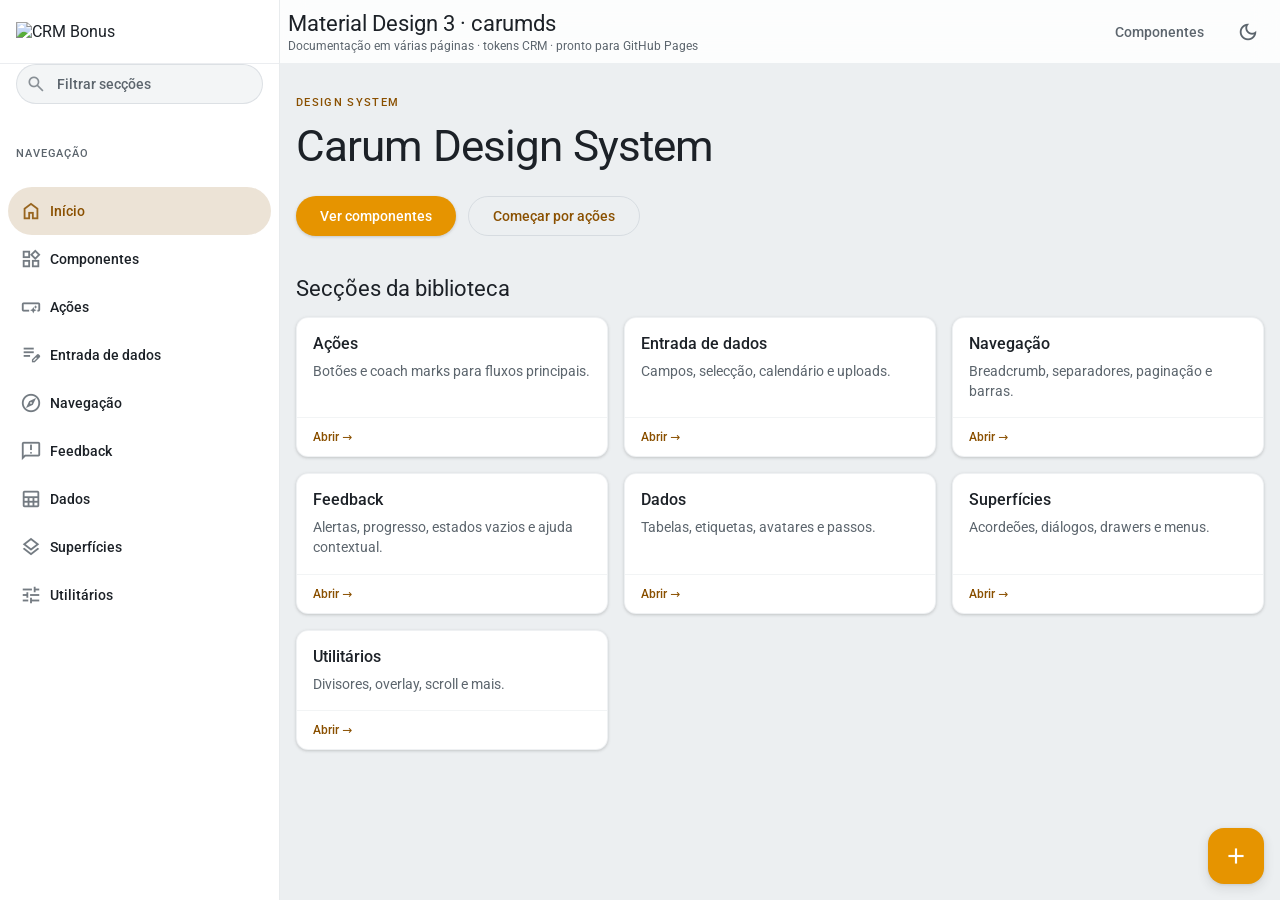
==== index.html @ 855cd14a "Update index.html" ====
<!DOCTYPE html>
<html lang="pt-BR" data-theme="dark">
  <head>
    <meta charset="utf-8" />
    <meta name="viewport" content="width=device-width, initial-scale=1" />
    <meta name="color-scheme" content="dark light" />
    <script>
      (function () {
        try {
          var t = localStorage.getItem("carumds-theme");
          if (t === "light" || t === "dark") {
            document.documentElement.setAttribute("data-theme", t);
            document.documentElement.style.colorScheme =
              t === "light" ? "light" : "dark";
            return;
          }
        } catch (e) {}
        var m = window.matchMedia("(prefers-color-scheme: light)").matches;
        document.documentElement.setAttribute("data-theme", m ? "light" : "dark");
        document.documentElement.style.colorScheme = m ? "light" : "dark";
      })();
    </script>
    <title>carumds — Design system</title>
    <link rel="stylesheet" href="css/design-tokens.css" />
    <link rel="stylesheet" href="css/core-components.css" />
    <link rel="stylesheet" href="css/components.css" />
    <link rel="stylesheet" href="css/storybook-shell.css" />
    <link rel="stylesheet" href="css/theme.css" />
    <link rel="stylesheet" href="css/m3-landing.css" />
  </head>
  <body class="md-body">
    <div class="md-app" id="md-app">
      <div class="md-scrim" id="md-scrim" aria-hidden="true"></div>

      <nav class="md-nav" aria-label="Documentação">
        <div class="md-nav__brand">
 <img src={CRMBonuslogo.svg} alt="CRM Bonus" />
        </div>
        <div class="md-nav__search">
          <div class="md-nav__search-wrap">
            <span class="ms" aria-hidden="true">search</span>
            <input
              type="search"
              id="md-nav-filter"
              placeholder="Filtrar secções"
              autocomplete="off"
              aria-label="Filtrar lista de secções"
            />
          </div>
        </div>
        <p class="md-nav__label">Navegação</p>
        <ul class="md-nav__list" role="list">
          <li role="listitem">
            <a class="md-nav__link" href="index.html" aria-current="page"
              ><span class="ms" aria-hidden="true">home</span>Início</a
            >
          </li>
          <li role="listitem">
            <a class="md-nav__link" href="library/index.html"
              ><span class="ms" aria-hidden="true">widgets</span>Componentes</a
            >
          </li>
          <li role="listitem">
            <a class="md-nav__link" href="library/actions.html"
              ><span class="ms" aria-hidden="true">smart_button</span>Ações</a
            >
          </li>
          <li role="listitem">
            <a class="md-nav__link" href="library/inputs.html"
              ><span class="ms" aria-hidden="true">edit_note</span>Entrada de dados</a
            >
          </li>
          <li role="listitem">
            <a class="md-nav__link" href="library/navigation.html"
              ><span class="ms" aria-hidden="true">explore</span>Navegação</a
            >
          </li>
          <li role="listitem">
            <a class="md-nav__link" href="library/feedback.html"
              ><span class="ms" aria-hidden="true">feedback</span>Feedback</a
            >
          </li>
          <li role="listitem">
            <a class="md-nav__link" href="library/data-display.html"
              ><span class="ms" aria-hidden="true">table</span>Dados</a
            >
          </li>
          <li role="listitem">
            <a class="md-nav__link" href="library/surfaces.html"
              ><span class="ms" aria-hidden="true">layers</span>Superfícies</a
            >
          </li>
          <li role="listitem">
            <a class="md-nav__link" href="library/utilities.html"
              ><span class="ms" aria-hidden="true">tune</span>Utilitários</a
            >
          </li>
        </ul>
      </nav>

      <div class="md-main-wrap">
        <header class="md-top-bar">
          <button type="button" class="md-top-bar__menu" id="md-open-nav" aria-label="Abrir navegação">
            <span class="ms">menu</span>
          </button>
          <div class="md-top-bar__heading">
            <h1>Material Design 3 · carumds</h1>
            <p>Documentação em várias páginas · tokens CRM · pronto para GitHub Pages</p>
          </div>
          <nav class="md-top-bar__nav" aria-label="Atalhos">
            <a href="library/index.html">Componentes</a>
          </nav>
          <div class="md-top-bar__actions">
            <button type="button" class="md-icon-btn" id="md-theme-toggle" aria-pressed="false" aria-label="Alternar tema claro ou escuro" title="Tema">
              <span class="ms">light_mode</span>
            </button>
          </div>
        </header>

        <main class="md-content md-landing" id="main-content">
          <section class="md-landing__hero" aria-labelledby="landing-title">
            <p class="md-landing__eyebrow">Design system</p>
            <h2 class="md-landing__title" id="landing-title">Carum Design System</h2>
         
            <div class="md-landing__actions">
              <a class="md-landing__btn md-landing__btn--filled" href="library/index.html">Ver componentes</a>
              <a class="md-landing__btn md-landing__btn--outline" href="library/actions.html">Começar por ações</a>
            </div>
          </section>

          <h3 class="md-landing__section-title">Secções da biblioteca</h3>
          <div class="md-landing__grid">
            <a class="md-landing-card" href="library/actions.html">
              <div class="md-landing-card__body">
                <h4 class="md-landing-card__title">Ações</h4>
                <p class="md-landing-card__desc">Botões e coach marks para fluxos principais.</p>
              </div>
              <div class="md-landing-card__footer">Abrir →</div>
            </a>
            <a class="md-landing-card" href="library/inputs.html">
              <div class="md-landing-card__body">
                <h4 class="md-landing-card__title">Entrada de dados</h4>
                <p class="md-landing-card__desc">Campos, selecção, calendário e uploads.</p>
              </div>
              <div class="md-landing-card__footer">Abrir →</div>
            </a>
            <a class="md-landing-card" href="library/navigation.html">
              <div class="md-landing-card__body">
                <h4 class="md-landing-card__title">Navegação</h4>
                <p class="md-landing-card__desc">Breadcrumb, separadores, paginação e barras.</p>
              </div>
              <div class="md-landing-card__footer">Abrir →</div>
            </a>
            <a class="md-landing-card" href="library/feedback.html">
              <div class="md-landing-card__body">
                <h4 class="md-landing-card__title">Feedback</h4>
                <p class="md-landing-card__desc">Alertas, progresso, estados vazios e ajuda contextual.</p>
              </div>
              <div class="md-landing-card__footer">Abrir →</div>
            </a>
            <a class="md-landing-card" href="library/data-display.html">
              <div class="md-landing-card__body">
                <h4 class="md-landing-card__title">Dados</h4>
                <p class="md-landing-card__desc">Tabelas, etiquetas, avatares e passos.</p>
              </div>
              <div class="md-landing-card__footer">Abrir →</div>
            </a>
            <a class="md-landing-card" href="library/surfaces.html">
              <div class="md-landing-card__body">
                <h4 class="md-landing-card__title">Superfícies</h4>
                <p class="md-landing-card__desc">Acordeões, diálogos, drawers e menus.</p>
              </div>
              <div class="md-landing-card__footer">Abrir →</div>
            </a>
            <a class="md-landing-card" href="library/utilities.html">
              <div class="md-landing-card__body">
                <h4 class="md-landing-card__title">Utilitários</h4>
                <p class="md-landing-card__desc">Divisores, overlay, scroll e mais.</p>
              </div>
              <div class="md-landing-card__footer">Abrir →</div>
            </a>
          </div>
        </main>
      </div>
    </div>

    <button type="button" class="md-fab" aria-label="Acção principal (exemplo)">
      <span class="ms">add</span>
    </button>

    <script src="js/theme.js"></script>
    <script src="js/demos.js"></script>
  </body>
</html>
---- css/design-tokens.css ----
/**
 * Design tokens — CRM / carumds
 *
 * PRIMITIVOS NUMÉRICOS (FOUNDATIONS — export MCP em 2026):
 *   https://www.figma.com/design/VYV44XEQJ3vVgfA4QidiU4/Base-Tokens
 *   fileKey: VYV44XEQJ3vVgfA4QidiU4  ·  coleção: FOUNDATIONS  ·  modo: Tokens
 *   (63 variáveis FLOAT: spacing, size, radii, border-width, opacity)
 *
 * CORES (fonte canónica no Figma — variáveis de cor locais neste ficheiro):
 *   https://www.figma.com/design/U8QdaJfkk1VaeCNuvylgz9/Color-Tokens
 *   fileKey: U8QdaJfkk1VaeCNuvylgz9
 *   Os hex abaixo foram alinhados ao Core-Components; para sincronizar 1:1 com
 *   o painel Variables do Color-Tokens, usa export do Figma ou MCP quando o
 *   limite de chamadas do plano o permitir (Starter tem quota baixa de leitura).
 *
 * CONSUMO UI: Core-Components (uNFZLPczZwz7co8eiuxScK)
 *
 * MAPEAMENTO FIGMA → CSS:
 *   crm/spacing/xs → --crm-spacing-xs
 *   (barra `/` → hífen `-`)
 *
 * OPACIDADE: valores 0–100 (Figma). Em CSS usar p.ex. opacity: calc(var(--crm-opacity-sm) / 100)
 */

:root {
  /* ------------------------------------------------------------------------ */
  /* Cor — semântica (alvo: Color-Tokens U8QdaJf… — valores vê Core-Components) */
  /* ------------------------------------------------------------------------ */

  --crm-bg-regular-surface-base-enabled: #14171a;
  --crm-bg-regular-surface-lower-enabled: #22272b;
  --crm-fg-on-surface-neutral-moderate: #c0c8ce;
  --crm-fg-on-surface-neutral-inverse: #14171a;
  --crm-fg-on-surface-neutral-strong: #eef0f2;

  --crm-border-color-default: #58656f;

  --crm-bg-regular-primary-enabled: #e69400;
  --crm-bg-regular-primary-hovered: #ffaa11;
  --crm-bg-regular-primary-pressed: #ffa503;
  --crm-fg-on-surface-primary-default: #ffbb40;
  --crm-bg-transparent-primary-hovered: #c37e004d;
  --crm-bg-transparent-primary-pressed: #cf85004d;

  --crm-bg-regular-surface-inverse-enabled: #eef0f2;
  --crm-bg-regular-surface-inverse-hovered: #c5ccd3;
  --crm-bg-regular-surface-inverse-pressed: #d3d8dd;
  --crm-bg-transparent-surface-inverse-hovered: #c6c8ca80;
  --crm-bg-transparent-surface-inverse-pressed: #d3d8dd80;

  --crm-bg-regular-critical-enabled: #b31f1f;
  --crm-bg-regular-critical-hovered: #981a1a;
  --crm-bg-regular-critical-pressed: #a11c1c;
  --crm-fg-on-surface-critical-default: #e98080;
  --crm-fg-on-surface-critical-inverse: #b31f1f;
  --crm-bg-transparent-critical-hovered: #981a1a4d;
  --crm-bg-transparent-critical-pressed: #a11c1c4d;
  --crm-bg-transparent-critical-enabled: #b31f1f33;

  --crm-fg-on-surface-informative-default: #80cde9;
  --crm-bg-transparent-informative-enabled: #1f8cb333;
  --crm-fg-on-surface-success-default: #ade187;
  --crm-bg-transparent-success-enabled: #52922433;

  --brand-colors-white: #ffffff;
  --brand-colors-gradient-1: #fda92b;
  --brand-colors-gradient-2: #fda92b;
  --brand-colors-gradient-3: #fd972d;
  --brand-colors-gradient-4: #fd8330;
  --brand-colors-gradient-5: #fc7e31;
  --brand-colors-gradient-6: #fc7035;
  --brand-colors-gradient-7: #fc5a3c;
  --brand-colors-gradient-8: #fc5140;

  /* ------------------------------------------------------------------------ */
  /* FOUNDATIONS — border-width (Base-Tokens VYV44…)                           */
  /* ------------------------------------------------------------------------ */

  --crm-border-width-hairline: 1px;
  --crm-border-width-slim: 2px;
  --crm-border-width-medium: 4px;
  --crm-border-width-heavy: 8px;

  /* ------------------------------------------------------------------------ */
  /* FOUNDATIONS — opacity (0–100)                                            */
  /* ------------------------------------------------------------------------ */

  --crm-opacity-transparent: 0;
  --crm-opacity-xs2: 10;
  --crm-opacity-xs: 20;
  --crm-opacity-sm: 30;
  --crm-opacity-md: 40;
  --crm-opacity-lg: 50;
  --crm-opacity-xl: 80;
  --crm-opacity-total: 100;
  --crm-opacity-state-disabled: 30; /* alias → crm/opacity/sm */
  --crm-opacity-state-read-only: 50; /* alias → crm/opacity/lg */

  /* Compat (opacity: calc(var(--crm-state-disabled) / 100)) — igual a opacity sm */
  --crm-state-disabled: 30;

  /* ------------------------------------------------------------------------ */
  /* FOUNDATIONS — radii (px)                                                   */
  /* ------------------------------------------------------------------------ */

  --crm-radii-none: 0px;
  --crm-radii-xs: 2px;
  --crm-radii-sm: 4px;
  --crm-radii-md: 8px;
  --crm-radii-lg: 12px;
  --crm-radii-xl: 16px;
  --crm-radii-g: 24px;
  --crm-radii-full: 999px;

  /* ------------------------------------------------------------------------ */
  /* FOUNDATIONS — spacing (px)                                               */
  /* ------------------------------------------------------------------------ */

  --crm-spacing-none: 0px;
  --crm-spacing-xs3: 2px;
  --crm-spacing-xs2: 4px;
  --crm-spacing-xs: 8px;
  --crm-spacing-sm: 12px;
  --crm-spacing-md: 16px;
  --crm-spacing-lg: 24px;
  --crm-spacing-xl: 32px;
  --crm-spacing-xl2: 40px;
  --crm-spacing-xl3: 48px;
  --crm-spacing-g: 56px;
  --crm-spacing-xg: 64px;
  --crm-spacing-xg2: 72px;
  --crm-spacing-xg3: 80px;
  --crm-spacing-negative-xs2: -2px;
  --crm-spacing-negative-xs: -4px;
  --crm-spacing-negative-sm: -8px;
  --crm-spacing-negative-md: -12px;
  --crm-spacing-negative-lg: -16px;
  --crm-spacing-negative-xl: -24px;

  /* ------------------------------------------------------------------------ */
  /* FOUNDATIONS — size (px)                                                  */
  /* ------------------------------------------------------------------------ */

  --crm-size-none: 0px;
  --crm-size-xs5: 2px;
  --crm-size-xs4: 4px;
  --crm-size-xs3: 8px;
  --crm-size-xs2: 12px;
  --crm-size-xs: 16px;
  --crm-size-sm: 20px;
  --crm-size-md: 24px;
  --crm-size-lg: 32px;
  --crm-size-xl: 40px;
  --crm-size-xl2: 48px;
  --crm-size-xl3: 56px;
  --crm-size-g: 64px;
  --crm-size-xg: 72px;
  --crm-size-xg2: 80px;
  --crm-size-xg3: 96px;

  --crm-size-icon-xs: 12px;
  --crm-size-icon-sm: 16px;
  --crm-size-icon-md: 24px;
  --crm-size-icon-lg: 32px;
  --crm-size-icon-xl: 40px;

  /* ------------------------------------------------------------------------ */
  /* Tipografia (não listada em FOUNDATIONS deste ficheiro — mantida do DS)    */
  /* ------------------------------------------------------------------------ */

  --crm-font-family-brand: "Inter", ui-sans-serif, system-ui, -apple-system, "Segoe UI", Roboto, Helvetica, Arial, sans-serif;
  --crm-font-size-sm: 14px;
  --crm-line-height-sm: 20px;
  --crm-font-weight-regular: 400;
  --crm-font-weight-medium: 500;
  --crm-font-weight-bold: 700;
  --crm-letter-spacing-default: 0;

  /* ------------------------------------------------------------------------ */
  /* Aliases de produto                                                         */
  /* ------------------------------------------------------------------------ */

  --color-canvas: var(--crm-bg-regular-surface-base-enabled);
  --transition-interaction: color 0.15s ease, background-color 0.15s ease, border-color 0.15s ease, opacity 0.15s ease;
}
---- css/core-components.css ----
/**
 * Core Components — botão texto (Fill / Outline / Ghost × Brand / Neutral / Danger)
 * Ficheiro: Core-Components (uNFZLPczZwz7co8eiuxScK), component set "Button" (28:57508)
 * Tamanhos alinhados ao Figma: Extra Small = 32px, Small = 40px, Medium = 48px altura.
 * Importar depois de design-tokens.css
 */

/* -------------------------------------------------------------------------- */
/* Base                                                                      */
/* -------------------------------------------------------------------------- */

.btn {
  box-sizing: border-box;
  display: inline-flex;
  align-items: center;
  justify-content: center;
  gap: var(--crm-spacing-xs);
  margin: 0;
  font-family: var(--crm-font-family-brand);
  font-weight: var(--crm-font-weight-medium);
  font-size: var(--crm-font-size-sm);
  line-height: var(--crm-line-height-sm);
  letter-spacing: var(--crm-letter-spacing-default);
  text-decoration: none;
  white-space: nowrap;
  cursor: pointer;
  user-select: none;
  border-style: solid;
  border-width: var(--crm-border-width-hairline);
  border-radius: var(--crm-radii-sm);
  transition: var(--transition-interaction);
}

.btn:focus {
  outline: none;
}

.btn:focus-visible {
  outline: 2px solid currentColor;
  outline-offset: 2px;
}

.btn:disabled,
.btn[aria-disabled="true"] {
  cursor: not-allowed;
  opacity: calc(var(--crm-state-disabled) / 100);
}

/* -------------------------------------------------------------------------- */
/* Tamanhos (Medium / Small / Extra Small)                                     */
/* -------------------------------------------------------------------------- */

.btn--md {
  min-height: var(--crm-size-xl2);
  padding: calc((var(--crm-size-xl2) - var(--crm-line-height-sm)) / 2) var(--crm-spacing-md);
}

.btn--sm {
  min-height: var(--crm-size-xl);
  padding: calc((var(--crm-size-xl) - var(--crm-line-height-sm)) / 2) var(--crm-spacing-md);
}

.btn--xs {
  min-height: var(--crm-size-lg);
  padding: calc((var(--crm-size-lg) - var(--crm-line-height-sm)) / 2) var(--crm-spacing-md);
}

.btn--icon.btn--md {
  width: var(--crm-size-xl2);
  min-width: var(--crm-size-xl2);
  padding: 0;
}

.btn--icon.btn--sm {
  width: var(--crm-size-xl);
  min-width: var(--crm-size-xl);
  padding: 0;
}

.btn--icon.btn--xs {
  width: var(--crm-size-lg);
  min-width: var(--crm-size-lg);
  padding: 0;
}

.btn__icon {
  flex-shrink: 0;
  width: var(--crm-size-icon-sm);
  height: var(--crm-size-icon-sm);
}

/* -------------------------------------------------------------------------- */
/* Brand — Fill (solid)                                                       */
/* -------------------------------------------------------------------------- */

.btn--primary.btn--solid {
  background-color: var(--crm-bg-regular-primary-enabled);
  color: var(--crm-fg-on-surface-neutral-inverse);
  border-color: transparent;
}

.btn--primary.btn--solid:hover:not(:disabled):not([aria-disabled="true"]) {
  background-color: var(--crm-bg-regular-primary-hovered);
}

.btn--primary.btn--solid:active:not(:disabled):not([aria-disabled="true"]) {
  background-color: var(--crm-bg-regular-primary-pressed);
}

/* -------------------------------------------------------------------------- */
/* Brand — Outline                                                           */
/* -------------------------------------------------------------------------- */

.btn--primary.btn--outline {
  background-color: transparent;
  color: var(--crm-fg-on-surface-primary-default);
  border-color: var(--crm-fg-on-surface-primary-default);
}

.btn--primary.btn--outline:hover:not(:disabled):not([aria-disabled="true"]) {
  background-color: var(--crm-bg-regular-primary-hovered);
  color: var(--crm-fg-on-surface-neutral-inverse);
  border-color: var(--crm-fg-on-surface-primary-default);
}

.btn--primary.btn--outline:active:not(:disabled):not([aria-disabled="true"]) {
  background-color: var(--crm-bg-regular-primary-pressed);
  color: var(--crm-fg-on-surface-neutral-inverse);
  border-color: var(--crm-fg-on-surface-primary-default);
}

/* -------------------------------------------------------------------------- */
/* Brand — Ghost                                                              */
/* -------------------------------------------------------------------------- */

.btn--primary.btn--ghost {
  background-color: transparent;
  color: var(--crm-fg-on-surface-primary-default);
  border-color: transparent;
}

.btn--primary.btn--ghost:hover:not(:disabled):not([aria-disabled="true"]) {
  background-color: var(--crm-bg-transparent-primary-hovered);
}

.btn--primary.btn--ghost:active:not(:disabled):not([aria-disabled="true"]) {
  background-color: var(--crm-bg-transparent-primary-pressed);
}

/* -------------------------------------------------------------------------- */
/* Neutral — Fill                                                            */
/* -------------------------------------------------------------------------- */

.btn--neutral.btn--solid {
  background-color: var(--crm-bg-regular-surface-inverse-enabled);
  color: var(--crm-fg-on-surface-neutral-inverse);
  border-color: transparent;
}

.btn--neutral.btn--solid:hover:not(:disabled):not([aria-disabled="true"]) {
  background-color: var(--crm-bg-regular-surface-inverse-hovered);
}

.btn--neutral.btn--solid:active:not(:disabled):not([aria-disabled="true"]) {
  background-color: var(--crm-bg-regular-surface-inverse-pressed);
}

/* -------------------------------------------------------------------------- */
/* Neutral — Outline                                                         */
/* -------------------------------------------------------------------------- */

.btn--neutral.btn--outline {
  background-color: transparent;
  color: var(--crm-fg-on-surface-neutral-strong);
  border-color: var(--crm-fg-on-surface-neutral-strong);
}

.btn--neutral.btn--outline:hover:not(:disabled):not([aria-disabled="true"]) {
  background-color: var(--crm-bg-regular-surface-inverse-hovered);
  color: var(--crm-fg-on-surface-neutral-inverse);
  border-color: var(--crm-fg-on-surface-neutral-strong);
}

.btn--neutral.btn--outline:active:not(:disabled):not([aria-disabled="true"]) {
  background-color: var(--crm-bg-regular-surface-inverse-pressed);
  color: var(--crm-fg-on-surface-neutral-inverse);
  border-color: var(--crm-fg-on-surface-neutral-strong);
}

/* -------------------------------------------------------------------------- */
/* Neutral — Ghost                                                            */
/* -------------------------------------------------------------------------- */

.btn--neutral.btn--ghost {
  background-color: transparent;
  color: var(--crm-fg-on-surface-neutral-strong);
  border-color: transparent;
}

.btn--neutral.btn--ghost:hover:not(:disabled):not([aria-disabled="true"]) {
  background-color: var(--crm-bg-transparent-surface-inverse-hovered);
}

.btn--neutral.btn--ghost:active:not(:disabled):not([aria-disabled="true"]) {
  background-color: var(--crm-bg-transparent-surface-inverse-pressed);
}

/* -------------------------------------------------------------------------- */
/* Danger — Fill                                                              */
/* -------------------------------------------------------------------------- */

.btn--danger.btn--solid {
  background-color: var(--crm-bg-regular-critical-enabled);
  color: var(--crm-fg-on-surface-neutral-strong);
  border-color: transparent;
}

.btn--danger.btn--solid:hover:not(:disabled):not([aria-disabled="true"]) {
  background-color: var(--crm-bg-regular-critical-hovered);
}

.btn--danger.btn--solid:active:not(:disabled):not([aria-disabled="true"]) {
  background-color: var(--crm-bg-regular-critical-pressed);
}

/* -------------------------------------------------------------------------- */
/* Danger — Outline                                                           */
/* -------------------------------------------------------------------------- */

.btn--danger.btn--outline {
  background-color: transparent;
  color: var(--crm-fg-on-surface-critical-default);
  border-color: var(--crm-fg-on-surface-critical-default);
}

.btn--danger.btn--outline:hover:not(:disabled):not([aria-disabled="true"]) {
  background-color: var(--crm-bg-regular-critical-hovered);
  color: var(--crm-fg-on-surface-neutral-strong);
  border-color: var(--crm-bg-regular-critical-enabled);
}

.btn--danger.btn--outline:active:not(:disabled):not([aria-disabled="true"]) {
  background-color: var(--crm-bg-regular-critical-pressed);
  color: var(--crm-fg-on-surface-neutral-strong);
  border-color: var(--crm-bg-regular-critical-enabled);
}

/* -------------------------------------------------------------------------- */
/* Danger — Ghost                                                             */
/* -------------------------------------------------------------------------- */

.btn--danger.btn--ghost {
  background-color: transparent;
  color: var(--crm-fg-on-surface-critical-default);
  border-color: transparent;
}

.btn--danger.btn--ghost:hover:not(:disabled):not([aria-disabled="true"]) {
  background-color: var(--crm-bg-transparent-critical-hovered);
}

.btn--danger.btn--ghost:active:not(:disabled):not([aria-disabled="true"]) {
  background-color: var(--crm-bg-transparent-critical-pressed);
}

/* -------------------------------------------------------------------------- */
/* Preview                                                                   */
/* -------------------------------------------------------------------------- */

.ds-preview {
  background-color: var(--crm-bg-regular-surface-base-enabled);
  color: var(--crm-fg-on-surface-neutral-moderate);
  min-height: 100vh;
  padding: var(--crm-spacing-md);
  font-family: var(--crm-font-family-brand);
}
---- css/components.css ----
/**
 * Core Components — restantes peças do DS (prefixo .cc-)
 * Alinhado aos tokens CRM; variantes simplificadas para HTML nativo.
 */

/* -------------------------------------------------------------------------- */
/* Layout showcase                                                           */
/* -------------------------------------------------------------------------- */

.cc-showcase-layout {
  display: grid;
  grid-template-columns: minmax(200px, 260px) 1fr;
  gap: var(--crm-spacing-md);
  align-items: start;
  max-width: 1400px;
  margin: 0 auto;
  padding: var(--crm-spacing-md);
}

.cc-nav {
  position: sticky;
  top: var(--crm-spacing-md);
  font-family: var(--crm-font-family-brand);
  font-size: 12px;
  max-height: calc(100vh - 32px);
  overflow: auto;
  padding: var(--crm-spacing-xs);
  border: var(--crm-border-width-hairline) solid var(--crm-border-color-default);
  border-radius: var(--crm-radii-md);
  background: var(--crm-bg-regular-surface-lower-enabled);
}

.cc-nav a {
  display: block;
  padding: 6px 8px;
  color: var(--crm-fg-on-surface-neutral-moderate);
  text-decoration: none;
  border-radius: var(--crm-radii-sm);
}

.cc-nav a:hover {
  color: var(--crm-fg-on-surface-neutral-strong);
  background: color-mix(in srgb, var(--crm-fg-on-surface-neutral-strong) 8%, transparent);
}

.cc-nav__group {
  font-weight: var(--crm-font-weight-bold);
  color: var(--crm-fg-on-surface-neutral-strong);
  padding: 8px 8px 4px;
  margin-top: var(--crm-spacing-xs);
}

.cc-nav__group:first-child {
  margin-top: 0;
}

.cc-section-title {
  font-family: var(--crm-font-family-brand);
  font-weight: var(--crm-font-weight-bold);
  font-size: 18px;
  color: var(--crm-fg-on-surface-neutral-strong);
  margin: 0 0 var(--crm-spacing-md);
  padding-bottom: var(--crm-spacing-xs);
  border-bottom: 1px solid var(--crm-border-color-default);
}

.cc-demo {
  margin-bottom: var(--crm-spacing-md);
}

.cc-demo__label {
  font-size: 12px;
  color: var(--crm-fg-on-surface-neutral-moderate);
  margin-bottom: var(--crm-spacing-xs);
}

.cc-row {
  display: flex;
  flex-wrap: wrap;
  gap: var(--crm-spacing-xs);
  align-items: center;
}

/* -------------------------------------------------------------------------- */
/* Accordion                                                                  */
/* -------------------------------------------------------------------------- */

.cc-accordion {
  border: var(--crm-border-width-hairline) solid var(--crm-border-color-default);
  border-radius: var(--crm-radii-md);
  background: var(--crm-bg-regular-surface-lower-enabled);
  max-width: 480px;
}

.cc-accordion__trigger {
  list-style: none;
  cursor: pointer;
  padding: var(--crm-spacing-md);
  font-family: var(--crm-font-family-brand);
  font-weight: var(--crm-font-weight-medium);
  font-size: var(--crm-font-size-sm);
  color: var(--crm-fg-on-surface-neutral-strong);
}

.cc-accordion__trigger::-webkit-details-marker {
  display: none;
}

.cc-accordion__panel {
  padding: 0 var(--crm-spacing-md) var(--crm-spacing-md);
  font-size: var(--crm-font-size-sm);
  line-height: var(--crm-line-height-sm);
  color: var(--crm-fg-on-surface-neutral-moderate);
  border-top: var(--crm-border-width-hairline) solid var(--crm-border-color-default);
}

.cc-accordion + .cc-accordion {
  margin-top: var(--crm-spacing-xs);
}

/* -------------------------------------------------------------------------- */
/* Alert                                                                      */
/* -------------------------------------------------------------------------- */

.cc-alert {
  display: flex;
  gap: var(--crm-spacing-xs);
  align-items: flex-start;
  padding: var(--crm-spacing-md);
  border-radius: var(--crm-radii-md);
  border: var(--crm-border-width-hairline) solid var(--crm-border-color-default);
  max-width: 560px;
  font-family: var(--crm-font-family-brand);
  font-size: var(--crm-font-size-sm);
  line-height: var(--crm-line-height-sm);
}

.cc-alert__title {
  font-weight: var(--crm-font-weight-bold);
  margin: 0 0 4px;
}

.cc-alert__body {
  margin: 0;
  font-weight: var(--crm-font-weight-regular);
  opacity: 0.95;
}

.cc-alert--default {
  background: var(--crm-bg-regular-surface-lower-enabled);
  color: var(--crm-fg-on-surface-neutral-strong);
}

.cc-alert--informative {
  background: var(--crm-bg-transparent-informative-enabled);
  color: var(--crm-fg-on-surface-informative-default);
  border-color: color-mix(in srgb, var(--crm-fg-on-surface-informative-default) 35%, transparent);
}

.cc-alert--success {
  background: var(--crm-bg-transparent-success-enabled);
  color: var(--crm-fg-on-surface-success-default);
  border-color: color-mix(in srgb, var(--crm-fg-on-surface-success-default) 35%, transparent);
}

.cc-alert--critical {
  background: var(--crm-bg-transparent-critical-enabled);
  color: var(--crm-fg-on-surface-critical-default);
  border-color: color-mix(in srgb, var(--crm-fg-on-surface-critical-default) 35%, transparent);
}

/* -------------------------------------------------------------------------- */
/* Avatar                                                                     */
/* -------------------------------------------------------------------------- */

.cc-avatar {
  display: inline-flex;
  align-items: center;
  justify-content: center;
  border-radius: var(--crm-radii-full);
  background: var(--crm-border-color-default);
  color: var(--crm-fg-on-surface-neutral-strong);
  font-family: var(--crm-font-family-brand);
  font-weight: var(--crm-font-weight-medium);
  font-size: var(--crm-font-size-sm);
  overflow: hidden;
  flex-shrink: 0;
}

.cc-avatar--sm {
  width: var(--crm-size-sm);
  height: var(--crm-size-sm);
  font-size: 10px;
}

.cc-avatar--md {
  width: var(--crm-size-lg);
  height: var(--crm-size-lg);
  font-size: 12px;
}

.cc-avatar--lg {
  width: var(--crm-size-xl);
  height: var(--crm-size-xl);
  font-size: var(--crm-font-size-sm);
}

.cc-avatar img {
  width: 100%;
  height: 100%;
  object-fit: cover;
}

.cc-avatar-stack {
  display: flex;
}

.cc-avatar-stack .cc-avatar {
  margin-left: -8px;
  border: 2px solid var(--crm-bg-regular-surface-base-enabled);
}

.cc-avatar-stack .cc-avatar:first-child {
  margin-left: 0;
}

/* -------------------------------------------------------------------------- */
/* Badge                                                                      */
/* -------------------------------------------------------------------------- */

.cc-badge {
  display: inline-flex;
  align-items: center;
  justify-content: center;
  min-width: 20px;
  height: 20px;
  padding: 0 6px;
  border-radius: var(--crm-radii-full);
  font-family: var(--crm-font-family-brand);
  font-size: 11px;
  font-weight: var(--crm-font-weight-medium);
  line-height: 1;
  background: var(--crm-bg-regular-primary-enabled);
  color: var(--crm-fg-on-surface-neutral-inverse);
}

.cc-badge--neutral {
  background: var(--crm-bg-regular-surface-inverse-enabled);
  color: var(--crm-fg-on-surface-neutral-inverse);
}

.cc-badge--critical {
  background: var(--crm-bg-regular-critical-enabled);
  color: var(--crm-fg-on-surface-neutral-strong);
}

/* -------------------------------------------------------------------------- */
/* Breadcrumb                                                                 */
/* -------------------------------------------------------------------------- */

.cc-breadcrumb {
  font-family: var(--crm-font-family-brand);
  font-size: var(--crm-font-size-sm);
  color: var(--crm-fg-on-surface-neutral-moderate);
}

.cc-breadcrumb ol {
  display: flex;
  flex-wrap: wrap;
  gap: var(--crm-spacing-xs);
  list-style: none;
  margin: 0;
  padding: 0;
  align-items: center;
}

.cc-breadcrumb li:not(:last-child)::after {
  content: "/";
  margin-left: var(--crm-spacing-xs);
  opacity: 0.5;
}

.cc-breadcrumb a {
  color: var(--crm-fg-on-surface-primary-default);
  text-decoration: none;
}

.cc-breadcrumb a:hover {
  text-decoration: underline;
}

/* -------------------------------------------------------------------------- */
/* Checkbox & Radio                                                           */
/* -------------------------------------------------------------------------- */

.cc-check,
.cc-radio {
  display: inline-flex;
  align-items: center;
  gap: var(--crm-spacing-xs);
  font-family: var(--crm-font-family-brand);
  font-size: var(--crm-font-size-sm);
  color: var(--crm-fg-on-surface-neutral-strong);
  cursor: pointer;
}

.cc-check input,
.cc-radio input {
  width: 16px;
  height: 16px;
  accent-color: var(--crm-bg-regular-primary-enabled);
  cursor: pointer;
}

.cc-fieldset {
  border: var(--crm-border-width-hairline) solid var(--crm-border-color-default);
  border-radius: var(--crm-radii-md);
  padding: var(--crm-spacing-md);
  font-family: var(--crm-font-family-brand);
}

.cc-fieldset legend {
  padding: 0 6px;
  font-size: var(--crm-font-size-sm);
  font-weight: var(--crm-font-weight-medium);
  color: var(--crm-fg-on-surface-neutral-strong);
}

.cc-fieldset__group {
  display: flex;
  flex-direction: column;
  gap: var(--crm-spacing-xs);
  margin-top: var(--crm-spacing-xs);
}

/* -------------------------------------------------------------------------- */
/* Coach mark                                                                 */
/* -------------------------------------------------------------------------- */

.cc-coach {
  position: relative;
  display: inline-block;
  max-width: 280px;
  padding: var(--crm-spacing-md);
  border-radius: var(--crm-radii-md);
  background: var(--crm-bg-regular-surface-inverse-enabled);
  color: var(--crm-fg-on-surface-neutral-inverse);
  font-family: var(--crm-font-family-brand);
  font-size: var(--crm-font-size-sm);
  box-shadow: 0 8px 24px rgba(0, 0, 0, 0.35);
}

.cc-coach::after {
  content: "";
  position: absolute;
  bottom: -6px;
  left: 24px;
  border: 6px solid transparent;
  border-top-color: var(--crm-bg-regular-surface-inverse-enabled);
}

/* -------------------------------------------------------------------------- */
/* Date input + mini calendar (visual)                                        */
/* -------------------------------------------------------------------------- */

.cc-date-field {
  display: inline-flex;
  align-items: center;
  gap: var(--crm-spacing-xs);
  padding: 10px var(--crm-spacing-md);
  min-height: var(--crm-size-xl);
  border: var(--crm-border-width-hairline) solid var(--crm-border-color-default);
  border-radius: var(--crm-radii-sm);
  background: var(--crm-bg-regular-surface-lower-enabled);
  color: var(--crm-fg-on-surface-neutral-strong);
  font-family: var(--crm-font-family-brand);
  font-size: var(--crm-font-size-sm);
}

.cc-calendar {
  display: grid;
  grid-template-columns: repeat(7, 32px);
  gap: 4px;
  padding: var(--crm-spacing-md);
  border-radius: var(--crm-radii-md);
  border: var(--crm-border-width-hairline) solid var(--crm-border-color-default);
  background: var(--crm-bg-regular-surface-lower-enabled);
  max-width: fit-content;
  font-family: var(--crm-font-family-brand);
  font-size: 11px;
  color: var(--crm-fg-on-surface-neutral-moderate);
}

.cc-calendar span {
  text-align: center;
  padding: 4px 0;
}

.cc-calendar button {
  height: 28px;
  border: none;
  border-radius: var(--crm-radii-sm);
  background: transparent;
  color: var(--crm-fg-on-surface-neutral-strong);
  cursor: pointer;
  font: inherit;
}

.cc-calendar button:hover {
  background: var(--crm-bg-transparent-surface-inverse-hovered);
}

.cc-calendar button.is-active {
  background: var(--crm-bg-regular-primary-enabled);
  color: var(--crm-fg-on-surface-neutral-inverse);
}

/* -------------------------------------------------------------------------- */
/* Dialog                                                                     */
/* -------------------------------------------------------------------------- */

.cc-dialog::backdrop {
  background: rgba(0, 0, 0, 0.55);
}

.cc-dialog[open] {
  border: var(--crm-border-width-hairline) solid var(--crm-border-color-default);
  border-radius: var(--crm-radii-md);
  padding: var(--crm-spacing-md);
  background: var(--crm-bg-regular-surface-lower-enabled);
  color: var(--crm-fg-on-surface-neutral-strong);
  font-family: var(--crm-font-family-brand);
  max-width: 400px;
}

.cc-dialog h2 {
  margin: 0 0 var(--crm-spacing-xs);
  font-size: 16px;
}

.cc-dialog p {
  margin: 0 0 var(--crm-spacing-md);
  font-size: var(--crm-font-size-sm);
  color: var(--crm-fg-on-surface-neutral-moderate);
}

/* -------------------------------------------------------------------------- */
/* Drawer                                                                     */
/* -------------------------------------------------------------------------- */

.cc-drawer-demo {
  position: relative;
  height: 200px;
  border: var(--crm-border-width-hairline) dashed var(--crm-border-color-default);
  border-radius: var(--crm-radii-md);
  overflow: hidden;
  background: var(--crm-bg-regular-surface-base-enabled);
}

.cc-drawer {
  position: absolute;
  top: 0;
  right: 0;
  height: 100%;
  width: min(280px, 80%);
  background: var(--crm-bg-regular-surface-lower-enabled);
  border-left: var(--crm-border-width-hairline) solid var(--crm-border-color-default);
  padding: var(--crm-spacing-md);
  font-family: var(--crm-font-family-brand);
  font-size: var(--crm-font-size-sm);
  color: var(--crm-fg-on-surface-neutral-strong);
  transform: translateX(100%);
  transition: transform 0.2s ease;
}

.cc-drawer.is-open {
  transform: translateX(0);
}

/* -------------------------------------------------------------------------- */
/* Dropdown                                                                   */
/* -------------------------------------------------------------------------- */

.cc-dropdown {
  position: relative;
  display: inline-block;
  font-family: var(--crm-font-family-brand);
}

.cc-dropdown__menu {
  position: absolute;
  top: calc(100% + 4px);
  left: 0;
  min-width: 200px;
  padding: var(--crm-spacing-xs) 0;
  margin: 0;
  list-style: none;
  background: var(--crm-bg-regular-surface-lower-enabled);
  border: var(--crm-border-width-hairline) solid var(--crm-border-color-default);
  border-radius: var(--crm-radii-sm);
  box-shadow: 0 8px 24px rgba(0, 0, 0, 0.25);
  z-index: 2;
}

.cc-dropdown__menu[hidden] {
  display: none !important;
}

.cc-dropdown__menu button {
  display: block;
  width: 100%;
  text-align: left;
  padding: 8px var(--crm-spacing-md);
  border: none;
  background: none;
  color: var(--crm-fg-on-surface-neutral-strong);
  font: inherit;
  cursor: pointer;
}

.cc-dropdown__menu button:hover {
  background: var(--crm-bg-transparent-surface-inverse-hovered);
}

/* -------------------------------------------------------------------------- */
/* Empty state                                                                */
/* -------------------------------------------------------------------------- */

.cc-empty {
  text-align: center;
  padding: calc(var(--crm-spacing-md) * 2);
  max-width: 360px;
  font-family: var(--crm-font-family-brand);
}

.cc-empty__icon {
  width: 48px;
  height: 48px;
  margin: 0 auto var(--crm-spacing-md);
  border-radius: var(--crm-radii-md);
  background: var(--crm-bg-regular-surface-lower-enabled);
  border: var(--crm-border-width-hairline) solid var(--crm-border-color-default);
}

.cc-empty h3 {
  margin: 0 0 var(--crm-spacing-xs);
  font-size: 16px;
  color: var(--crm-fg-on-surface-neutral-strong);
}

.cc-empty p {
  margin: 0;
  font-size: var(--crm-font-size-sm);
  color: var(--crm-fg-on-surface-neutral-moderate);
}

/* -------------------------------------------------------------------------- */
/* File upload                                                                */
/* -------------------------------------------------------------------------- */

.cc-upload {
  display: flex;
  flex-direction: column;
  align-items: center;
  justify-content: center;
  gap: var(--crm-spacing-xs);
  padding: calc(var(--crm-spacing-md) * 2);
  max-width: 400px;
  border: 2px dashed var(--crm-border-color-default);
  border-radius: var(--crm-radii-md);
  background: color-mix(in srgb, var(--crm-bg-regular-surface-lower-enabled) 80%, transparent);
  font-family: var(--crm-font-family-brand);
  font-size: var(--crm-font-size-sm);
  color: var(--crm-fg-on-surface-neutral-moderate);
}

.cc-upload strong {
  color: var(--crm-fg-on-surface-neutral-strong);
}

/* -------------------------------------------------------------------------- */
/* Pagination                                                                 */
/* -------------------------------------------------------------------------- */

.cc-pagination {
  display: flex;
  align-items: center;
  gap: 4px;
  font-family: var(--crm-font-family-brand);
}

.cc-pagination a,
.cc-pagination span {
  display: inline-flex;
  min-width: 32px;
  height: 32px;
  align-items: center;
  justify-content: center;
  padding: 0 6px;
  border-radius: var(--crm-radii-sm);
  font-size: var(--crm-font-size-sm);
  text-decoration: none;
  color: var(--crm-fg-on-surface-neutral-strong);
  border: var(--crm-border-width-hairline) solid transparent;
}

.cc-pagination a:hover {
  background: var(--crm-bg-regular-surface-lower-enabled);
}

.cc-pagination .is-current {
  background: var(--crm-bg-regular-primary-enabled);
  color: var(--crm-fg-on-surface-neutral-inverse);
}

/* -------------------------------------------------------------------------- */
/* Popover                                                                    */
/* -------------------------------------------------------------------------- */

.cc-popover-wrap {
  position: relative;
  display: inline-block;
}

.cc-popover {
  position: absolute;
  bottom: calc(100% + 8px);
  left: 50%;
  transform: translateX(-50%);
  padding: var(--crm-spacing-xs) var(--crm-spacing-md);
  border-radius: var(--crm-radii-sm);
  background: var(--crm-bg-regular-surface-inverse-enabled);
  color: var(--crm-fg-on-surface-neutral-inverse);
  font-family: var(--crm-font-family-brand);
  font-size: 12px;
  white-space: nowrap;
  box-shadow: 0 4px 16px rgba(0, 0, 0, 0.3);
}

/* -------------------------------------------------------------------------- */
/* Progress                                                                   */
/* -------------------------------------------------------------------------- */

.cc-progress-bar {
  width: 100%;
  max-width: 320px;
  height: 8px;
  border-radius: var(--crm-radii-full);
  background: var(--crm-bg-regular-surface-lower-enabled);
  overflow: hidden;
}

.cc-progress-bar__fill {
  height: 100%;
  width: 45%;
  border-radius: var(--crm-radii-full);
  background: linear-gradient(90deg, var(--brand-colors-gradient-5), var(--brand-colors-gradient-3));
}

.cc-progress-status {
  display: flex;
  align-items: center;
  gap: var(--crm-spacing-xs);
  font-family: var(--crm-font-family-brand);
  font-size: var(--crm-font-size-sm);
  color: var(--crm-fg-on-surface-neutral-moderate);
}

.cc-progress-status__dot {
  width: 8px;
  height: 8px;
  border-radius: var(--crm-radii-full);
  background: var(--crm-bg-regular-primary-enabled);
}

/* -------------------------------------------------------------------------- */
/* Search                                                                     */
/* -------------------------------------------------------------------------- */

.cc-search {
  display: flex;
  align-items: center;
  gap: var(--crm-spacing-xs);
  max-width: 360px;
  padding: 0 var(--crm-spacing-md);
  min-height: var(--crm-size-xl);
  border: var(--crm-border-width-hairline) solid var(--crm-border-color-default);
  border-radius: var(--crm-radii-sm);
  background: var(--crm-bg-regular-surface-lower-enabled);
}

.cc-search input {
  flex: 1;
  border: none;
  background: transparent;
  color: var(--crm-fg-on-surface-neutral-strong);
  font: inherit;
  outline: none;
}

.cc-search input::placeholder {
  color: var(--crm-fg-on-surface-neutral-moderate);
}

/* -------------------------------------------------------------------------- */
/* Select                                                                     */
/* -------------------------------------------------------------------------- */

.cc-select {
  min-height: var(--crm-size-xl);
  padding: 0 var(--crm-spacing-md);
  border-radius: var(--crm-radii-sm);
  border: var(--crm-border-width-hairline) solid var(--crm-border-color-default);
  background: var(--crm-bg-regular-surface-lower-enabled);
  color: var(--crm-fg-on-surface-neutral-strong);
  font-family: var(--crm-font-family-brand);
  font-size: var(--crm-font-size-sm);
  min-width: 200px;
}

/* -------------------------------------------------------------------------- */
/* Sidebar                                                                    */
/* -------------------------------------------------------------------------- */

.cc-sidebar {
  display: flex;
  width: 100%;
  max-width: 560px;
  min-height: 220px;
  border: var(--crm-border-width-hairline) solid var(--crm-border-color-default);
  border-radius: var(--crm-radii-md);
  overflow: hidden;
  font-family: var(--crm-font-family-brand);
  font-size: var(--crm-font-size-sm);
}

.cc-sidebar__rail {
  width: 56px;
  background: var(--crm-bg-regular-surface-base-enabled);
  border-right: var(--crm-border-width-hairline) solid var(--crm-border-color-default);
}

.cc-sidebar__nav {
  flex: 1;
  padding: var(--crm-spacing-md);
  background: var(--crm-bg-regular-surface-lower-enabled);
}

.cc-sidebar__item {
  padding: 8px var(--crm-spacing-xs);
  border-radius: var(--crm-radii-sm);
  color: var(--crm-fg-on-surface-neutral-moderate);
  cursor: pointer;
}

.cc-sidebar__item:hover,
.cc-sidebar__item.is-active {
  background: var(--crm-bg-transparent-primary-hovered);
  color: var(--crm-fg-on-surface-primary-default);
}

/* -------------------------------------------------------------------------- */
/* Steps                                                                      */
/* -------------------------------------------------------------------------- */

.cc-steps {
  display: flex;
  gap: var(--crm-spacing-md);
  list-style: none;
  margin: 0;
  padding: 0;
  font-family: var(--crm-font-family-brand);
  font-size: var(--crm-font-size-sm);
  counter-reset: step;
}

.cc-steps li {
  display: flex;
  align-items: center;
  gap: var(--crm-spacing-xs);
  color: var(--crm-fg-on-surface-neutral-moderate);
}

.cc-steps li::before {
  counter-increment: step;
  content: counter(step);
  width: 24px;
  height: 24px;
  border-radius: var(--crm-radii-full);
  display: inline-flex;
  align-items: center;
  justify-content: center;
  font-size: 12px;
  font-weight: var(--crm-font-weight-medium);
  background: var(--crm-bg-regular-surface-lower-enabled);
  border: var(--crm-border-width-hairline) solid var(--crm-border-color-default);
}

.cc-steps li.is-done::before {
  background: var(--crm-bg-regular-primary-enabled);
  border-color: var(--crm-bg-regular-primary-enabled);
  color: var(--crm-fg-on-surface-neutral-inverse);
}

.cc-steps li.is-current {
  color: var(--crm-fg-on-surface-neutral-strong);
  font-weight: var(--crm-font-weight-medium);
}

/* -------------------------------------------------------------------------- */
/* Switch                                                                     */
/* -------------------------------------------------------------------------- */

.cc-switch {
  position: relative;
  display: inline-block;
  width: 44px;
  height: 24px;
  flex-shrink: 0;
}

.cc-switch input {
  opacity: 0;
  width: 0;
  height: 0;
}

.cc-switch__slider {
  position: absolute;
  cursor: pointer;
  inset: 0;
  background: var(--crm-border-color-default);
  border-radius: var(--crm-radii-full);
  transition: background 0.2s;
}

.cc-switch__slider::before {
  content: "";
  position: absolute;
  height: 18px;
  width: 18px;
  left: 3px;
  bottom: 3px;
  background: var(--crm-fg-on-surface-neutral-strong);
  border-radius: var(--crm-radii-full);
  transition: transform 0.2s;
}

.cc-switch input:checked + .cc-switch__slider {
  background: var(--crm-bg-regular-primary-enabled);
}

.cc-switch input:checked + .cc-switch__slider::before {
  transform: translateX(20px);
}

.cc-switch-row {
  display: flex;
  align-items: center;
  gap: var(--crm-spacing-xs);
  font-family: var(--crm-font-family-brand);
  font-size: var(--crm-font-size-sm);
  color: var(--crm-fg-on-surface-neutral-strong);
}

/* -------------------------------------------------------------------------- */
/* Table                                                                      */
/* -------------------------------------------------------------------------- */

.cc-table-wrap {
  overflow: auto;
  border: var(--crm-border-width-hairline) solid var(--crm-border-color-default);
  border-radius: var(--crm-radii-md);
  max-width: 720px;
}

.cc-table {
  width: 100%;
  border-collapse: collapse;
  font-family: var(--crm-font-family-brand);
  font-size: var(--crm-font-size-sm);
  color: var(--crm-fg-on-surface-neutral-strong);
}

.cc-table th,
.cc-table td {
  padding: 10px var(--crm-spacing-md);
  text-align: left;
  border-bottom: var(--crm-border-width-hairline) solid var(--crm-border-color-default);
}

.cc-table th {
  background: var(--crm-bg-regular-surface-lower-enabled);
  font-weight: var(--crm-font-weight-medium);
  color: var(--crm-fg-on-surface-neutral-moderate);
}

.cc-table tr:last-child td {
  border-bottom: none;
}

/* -------------------------------------------------------------------------- */
/* Tabs                                                                       */
/* -------------------------------------------------------------------------- */

.cc-tabs {
  font-family: var(--crm-font-family-brand);
}

.cc-tabs__list {
  display: flex;
  gap: var(--crm-spacing-xs);
  border-bottom: var(--crm-border-width-hairline) solid var(--crm-border-color-default);
  margin: 0 0 var(--crm-spacing-md);
  padding: 0;
  list-style: none;
}

.cc-tabs__tab {
  padding: 10px var(--crm-spacing-md);
  border: none;
  background: none;
  color: var(--crm-fg-on-surface-neutral-moderate);
  font: inherit;
  font-size: var(--crm-font-size-sm);
  cursor: pointer;
  border-bottom: 2px solid transparent;
  margin-bottom: -1px;
}

.cc-tabs__tab:hover {
  color: var(--crm-fg-on-surface-neutral-strong);
}

.cc-tabs__tab[aria-selected="true"] {
  color: var(--crm-fg-on-surface-primary-default);
  border-bottom-color: var(--crm-bg-regular-primary-enabled);
  font-weight: var(--crm-font-weight-medium);
}

.cc-tabs__panel {
  font-size: var(--crm-font-size-sm);
  color: var(--crm-fg-on-surface-neutral-moderate);
}

/* -------------------------------------------------------------------------- */
/* Tag                                                                        */
/* -------------------------------------------------------------------------- */

.cc-tag {
  display: inline-flex;
  align-items: center;
  gap: 4px;
  padding: 2px 8px;
  border-radius: var(--crm-radii-sm);
  font-family: var(--crm-font-family-brand);
  font-size: 12px;
  font-weight: var(--crm-font-weight-medium);
  background: var(--crm-bg-regular-surface-lower-enabled);
  border: var(--crm-border-width-hairline) solid var(--crm-border-color-default);
  color: var(--crm-fg-on-surface-neutral-strong);
}

.cc-tag--primary {
  background: var(--crm-bg-transparent-primary-hovered);
  border-color: var(--crm-fg-on-surface-primary-default);
  color: var(--crm-fg-on-surface-primary-default);
}

.cc-tag--critical {
  background: var(--crm-bg-transparent-critical-enabled);
  color: var(--crm-fg-on-surface-critical-default);
  border-color: color-mix(in srgb, var(--crm-fg-on-surface-critical-default) 40%, transparent);
}

/* -------------------------------------------------------------------------- */
/* Text input / textarea                                                      */
/* -------------------------------------------------------------------------- */

.cc-input,
.cc-textarea {
  width: 100%;
  max-width: 360px;
  padding: 10px var(--crm-spacing-md);
  border: var(--crm-border-width-hairline) solid var(--crm-border-color-default);
  border-radius: var(--crm-radii-sm);
  background: var(--crm-bg-regular-surface-lower-enabled);
  color: var(--crm-fg-on-surface-neutral-strong);
  font-family: var(--crm-font-family-brand);
  font-size: var(--crm-font-size-sm);
}

.cc-input:focus,
.cc-textarea:focus {
  outline: 2px solid var(--crm-fg-on-surface-primary-default);
  outline-offset: 0;
}

.cc-textarea {
  min-height: 96px;
  resize: vertical;
}

.cc-input:disabled,
.cc-textarea:disabled {
  opacity: calc(var(--crm-state-disabled) / 100);
}

/* -------------------------------------------------------------------------- */
/* Tooltip (CSS only)                                                         */
/* -------------------------------------------------------------------------- */

.cc-tooltip-host {
  position: relative;
  display: inline-block;
  border-bottom: 1px dotted var(--crm-fg-on-surface-neutral-moderate);
  cursor: help;
  color: var(--crm-fg-on-surface-neutral-strong);
  font-family: var(--crm-font-family-brand);
  font-size: var(--crm-font-size-sm);
}

.cc-tooltip-host::after {
  content: attr(data-tooltip);
  position: absolute;
  bottom: 100%;
  left: 50%;
  transform: translateX(-50%) translateY(-6px);
  padding: 6px 8px;
  border-radius: var(--crm-radii-sm);
  background: var(--crm-bg-regular-surface-inverse-enabled);
  color: var(--crm-fg-on-surface-neutral-inverse);
  font-size: 12px;
  white-space: nowrap;
  opacity: 0;
  pointer-events: none;
  transition: opacity 0.15s;
}

.cc-tooltip-host:hover::after {
  opacity: 1;
}

/* -------------------------------------------------------------------------- */
/* Topbar                                                                     */
/* -------------------------------------------------------------------------- */

.cc-topbar {
  display: flex;
  align-items: center;
  justify-content: space-between;
  gap: var(--crm-spacing-md);
  width: 100%;
  max-width: 720px;
  padding: var(--crm-spacing-xs) var(--crm-spacing-md);
  border: var(--crm-border-width-hairline) solid var(--crm-border-color-default);
  border-radius: var(--crm-radii-md);
  background: var(--crm-bg-regular-surface-lower-enabled);
  font-family: var(--crm-font-family-brand);
  font-size: var(--crm-font-size-sm);
  color: var(--crm-fg-on-surface-neutral-strong);
}

.cc-topbar__actions {
  display: flex;
  gap: var(--crm-spacing-xs);
  align-items: center;
}

/* -------------------------------------------------------------------------- */
/* Utilities                                                                  */
/* -------------------------------------------------------------------------- */

.cc-divider {
  border: none;
  border-top: var(--crm-border-width-hairline) solid var(--crm-border-color-default);
  margin: var(--crm-spacing-md) 0;
}

.cc-nav-dots {
  display: flex;
  gap: 6px;
}

.cc-nav-dots span {
  width: 8px;
  height: 8px;
  border-radius: var(--crm-radii-full);
  background: var(--crm-border-color-default);
}

.cc-nav-dots span.is-active {
  background: var(--crm-bg-regular-primary-enabled);
}

.cc-overlay-demo {
  position: relative;
  height: 120px;
  border-radius: var(--crm-radii-md);
  overflow: hidden;
  background: var(--crm-bg-regular-surface-lower-enabled);
}

.cc-overlay {
  position: absolute;
  inset: 0;
  background: rgba(10, 12, 14, 0.65);
  display: flex;
  align-items: center;
  justify-content: center;
  color: var(--crm-fg-on-surface-neutral-strong);
  font-family: var(--crm-font-family-brand);
  font-size: var(--crm-font-size-sm);
}

.cc-scroll {
  max-height: 120px;
  overflow: auto;
  padding: var(--crm-spacing-xs);
  border: var(--crm-border-width-hairline) solid var(--crm-border-color-default);
  border-radius: var(--crm-radii-sm);
  scrollbar-width: thin;
  scrollbar-color: var(--crm-border-color-default) var(--crm-bg-regular-surface-lower-enabled);
}

.cc-scroll::-webkit-scrollbar {
  width: 8px;
  height: 8px;
}

.cc-scroll::-webkit-scrollbar-thumb {
  background: var(--crm-border-color-default);
  border-radius: var(--crm-radii-full);
}

.cc-spinner {
  width: 32px;
  height: 32px;
  border: 3px solid var(--crm-border-color-default);
  border-top-color: var(--crm-bg-regular-primary-enabled);
  border-radius: var(--crm-radii-full);
  animation: cc-spin 0.8s linear infinite;
}

@keyframes cc-spin {
  to {
    transform: rotate(360deg);
  }
}

.cc-multi-item {
  display: flex;
  align-items: center;
  justify-content: space-between;
  gap: var(--crm-spacing-xs);
  padding: 6px var(--crm-spacing-xs);
  border-radius: var(--crm-radii-sm);
  background: var(--crm-bg-regular-surface-lower-enabled);
  border: var(--crm-border-width-hairline) solid var(--crm-border-color-default);
  font-family: var(--crm-font-family-brand);
  font-size: 12px;
  color: var(--crm-fg-on-surface-neutral-strong);
  max-width: 240px;
}

@media (max-width: 900px) {
  .cc-showcase-layout {
    grid-template-columns: 1fr;
  }

  .cc-nav {
    position: relative;
    max-height: none;
  }
}
---- css/storybook-shell.css ----
/**
 * Storybook shell — inspirado em Material Design 3 (layout, elevação, navegação).
 * Cores alinhadas aos tokens CRM (tema escuro do design system).
 */

@import url("https://fonts.googleapis.com/css2?family=Roboto:wght@400;500;700&display=swap");
@import url("https://fonts.googleapis.com/css2?family=Material+Symbols+Outlined:opsz,wght,FILL,GRAD@24,400,0,0");

:root {
  --md-sys-color-surface: var(--crm-bg-regular-surface-base-enabled);
  --md-sys-color-surface-container: var(--crm-bg-regular-surface-lower-enabled);
  --md-sys-color-on-surface: var(--crm-fg-on-surface-neutral-strong);
  --md-sys-color-on-surface-variant: var(--crm-fg-on-surface-neutral-moderate);
  --md-sys-color-primary: var(--crm-fg-on-surface-primary-default);
  --md-sys-color-outline: var(--crm-border-color-default);

  --md-elevation-1: 0 1px 2px rgba(0, 0, 0, 0.35), 0 1px 3px 1px rgba(0, 0, 0, 0.22);
  --md-elevation-2: 0 1px 2px rgba(0, 0, 0, 0.4), 0 2px 6px 2px rgba(0, 0, 0, 0.22);
  --md-elevation-3: 0 4px 8px 3px rgba(0, 0, 0, 0.35), 0 1px 3px rgba(0, 0, 0, 0.28);

  --md-shape-corner-medium: var(--crm-radii-md);
  --md-shape-corner-large: var(--crm-radii-lg);

  --md-nav-width: 280px;
  --md-top-bar-height: 64px;
}

*,
*::before,
*::after {
  box-sizing: border-box;
}

.md-body {
  margin: 0;
  min-height: 100vh;
  font-family: "Roboto", var(--crm-font-family-brand);
  background: var(--md-sys-color-surface);
  color: var(--md-sys-color-on-surface);
  -webkit-font-smoothing: antialiased;
}

.ms {
  font-family: "Material Symbols Outlined";
  font-weight: normal;
  font-style: normal;
  font-size: 22px;
  line-height: 1;
  letter-spacing: normal;
  text-transform: none;
  display: inline-block;
  white-space: nowrap;
  word-wrap: normal;
  direction: ltr;
  font-variation-settings: "FILL" 0, "wght" 400, "GRAD" 0, "opsz" 24;
  vertical-align: middle;
  color: var(--md-sys-color-on-surface-variant);
}

/* -------------------------------------------------------------------------- */
/* App layout                                                                  */
/* -------------------------------------------------------------------------- */

.md-app {
  display: flex;
  min-height: 100vh;
}

.md-scrim {
  display: none;
  position: fixed;
  inset: 0;
  background: rgba(0, 0, 0, 0.5);
  z-index: 4;
}

.md-app.md-app--nav-open .md-scrim {
  display: block;
}

@media (min-width: 960px) {
  .md-app.md-app--nav-open .md-scrim {
    display: none;
  }
}

/* Navigation drawer */
.md-nav {
  position: fixed;
  top: 0;
  left: 0;
  z-index: 5;
  width: min(var(--md-nav-width), 86vw);
  height: 100vh;
  background: var(--md-sys-color-surface-container);
  border-right: 1px solid color-mix(in srgb, var(--md-sys-color-outline) 40%, transparent);
  transform: translateX(-100%);
  transition: transform 0.25s cubic-bezier(0.2, 0, 0, 1);
  display: flex;
  flex-direction: column;
  box-shadow: var(--md-elevation-3);
}

.md-app.md-app--nav-open .md-nav {
  transform: translateX(0);
}

@media (min-width: 960px) {
  .md-nav {
    position: relative;
    transform: none;
    box-shadow: none;
    z-index: 1;
    flex-shrink: 0;
  }

  .md-app.md-app--nav-open .md-nav {
    transform: none;
  }
}

.md-nav__brand {
  display: flex;
  align-items: center;
  gap: var(--crm-spacing-xs);
  padding: var(--crm-spacing-md);
  min-height: var(--md-top-bar-height);
  border-bottom: 1px solid color-mix(in srgb, var(--md-sys-color-outline) 35%, transparent);
}

.md-nav__brand-icon {
  width: 40px;
  height: 40px;
  border-radius: var(--crm-radii-md);
  background: linear-gradient(135deg, var(--brand-colors-gradient-3), var(--brand-colors-gradient-7));
  display: grid;
  place-items: center;
  font-weight: 700;
  font-size: 14px;
  color: var(--crm-fg-on-surface-neutral-inverse);
}

.md-nav__brand-text {
  display: flex;
  flex-direction: column;
  gap: 2px;
}

.md-nav__title {
  margin: 0;
  font-size: 16px;
  font-weight: 500;
  letter-spacing: 0.01em;
}

.md-nav__subtitle {
  margin: 0;
  font-size: 12px;
  color: var(--md-sys-color-on-surface-variant);
  font-weight: 400;
}

.md-nav__search {
  padding: 0 var(--crm-spacing-md) var(--crm-spacing-md);
}

.md-nav__search input {
  width: 100%;
  height: 40px;
  padding: 0 var(--crm-spacing-md) 0 40px;
  border-radius: 20px;
  border: 1px solid color-mix(in srgb, var(--md-sys-color-outline) 50%, transparent);
  background: color-mix(in srgb, var(--md-sys-color-surface) 60%, transparent);
  color: var(--md-sys-color-on-surface);
  font: 500 14px/1 Roboto, sans-serif;
  outline: none;
}

.md-nav__search input::placeholder {
  color: var(--md-sys-color-on-surface-variant);
}

.md-nav__search-wrap {
  position: relative;
}

.md-nav__search-wrap .ms {
  position: absolute;
  left: 10px;
  top: 50%;
  transform: translateY(-50%);
  font-size: 20px;
  opacity: 0.7;
}

.md-nav__list {
  flex: 1;
  overflow: auto;
  padding: var(--crm-spacing-xs) 0 var(--crm-spacing-md);
  margin: 0;
  list-style: none;
}

.md-nav__label {
  padding: var(--crm-spacing-md) var(--crm-spacing-md) var(--crm-spacing-xs);
  font-size: 11px;
  font-weight: 500;
  letter-spacing: 0.08em;
  text-transform: uppercase;
  color: var(--md-sys-color-on-surface-variant);
}

.md-nav__link {
  display: flex;
  align-items: center;
  gap: var(--crm-spacing-xs);
  min-height: 48px;
  padding: 0 var(--crm-spacing-md) 0 var(--crm-spacing-sm);
  margin: 0 var(--crm-spacing-xs);
  border-radius: 24px;
  color: var(--md-sys-color-on-surface);
  text-decoration: none;
  font-size: 14px;
  font-weight: 500;
  transition: background 0.15s ease;
}

.md-nav__link:hover {
  background: color-mix(in srgb, var(--crm-fg-on-surface-primary-default) 12%, transparent);
}

.md-nav__link:focus-visible {
  outline: 2px solid var(--md-sys-color-primary);
  outline-offset: 2px;
}

.md-nav__link .ms {
  font-size: 22px;
  opacity: 0.85;
}

.md-nav__link[aria-current="page"] {
  background: color-mix(in srgb, var(--crm-fg-on-surface-primary-default) 16%, transparent);
  color: var(--md-sys-color-primary);
}

.md-nav__link[aria-current="page"] .ms {
  color: var(--md-sys-color-primary);
}

/* Main column */
.md-main-wrap {
  flex: 1;
  display: flex;
  flex-direction: column;
  min-width: 0;
}

.md-top-bar {
  display: flex;
  align-items: center;
  gap: var(--crm-spacing-xs);
  min-height: var(--md-top-bar-height);
  padding: 0 var(--crm-spacing-sm) 0 var(--crm-spacing-xs);
  background: color-mix(in srgb, var(--md-sys-color-surface-container) 85%, transparent);
  backdrop-filter: blur(12px);
  border-bottom: 1px solid color-mix(in srgb, var(--md-sys-color-outline) 30%, transparent);
  position: sticky;
  top: 0;
  z-index: 3;
}

.md-top-bar__menu {
  display: flex;
  align-items: center;
  justify-content: center;
  width: 48px;
  height: 48px;
  border: none;
  border-radius: 24px;
  background: transparent;
  color: inherit;
  cursor: pointer;
}

.md-top-bar__menu:hover {
  background: color-mix(in srgb, var(--md-sys-color-on-surface) 8%, transparent);
}

@media (min-width: 960px) {
  .md-top-bar__menu {
    display: none;
  }
}

.md-top-bar__heading {
  flex: 1;
  min-width: 0;
}

.md-top-bar__heading h1 {
  margin: 0;
  font-size: 22px;
  font-weight: 400;
  letter-spacing: 0;
  line-height: 1.25;
}

.md-top-bar__heading p {
  margin: 2px 0 0;
  font-size: 12px;
  color: var(--md-sys-color-on-surface-variant);
  font-weight: 400;
}

.md-top-bar__actions {
  display: flex;
  align-items: center;
  gap: 4px;
}

.md-icon-btn {
  width: 40px;
  height: 40px;
  border: none;
  border-radius: 20px;
  background: transparent;
  color: inherit;
  cursor: pointer;
  display: grid;
  place-items: center;
}

.md-icon-btn:hover {
  background: color-mix(in srgb, var(--md-sys-color-on-surface) 8%, transparent);
}

/* Content */
.md-content {
  flex: 1;
  padding: var(--crm-spacing-md);
  max-width: 1200px;
  margin: 0 auto;
  width: 100%;
}

.md-intro {
  margin-bottom: var(--crm-spacing-xl);
  padding: var(--crm-spacing-md);
  border-radius: var(--md-shape-corner-large);
  background: var(--md-sys-color-surface-container);
  border: 1px solid color-mix(in srgb, var(--md-sys-color-outline) 35%, transparent);
  box-shadow: var(--md-elevation-1);
}

.md-intro p {
  margin: 0;
  font-size: 14px;
  line-height: 1.5;
  color: var(--md-sys-color-on-surface-variant);
  max-width: 72ch;
}

.md-intro code {
  font-size: 13px;
  padding: 2px 6px;
  border-radius: var(--crm-radii-sm);
  background: color-mix(in srgb, var(--md-sys-color-on-surface) 10%, transparent);
  color: var(--crm-fg-on-surface-primary-default);
}

/* Story cards (Material “filled card”) */
.md-story {
  margin-bottom: var(--crm-spacing-xl);
}

.md-story-card {
  border-radius: var(--md-shape-corner-large);
  background: var(--md-sys-color-surface-container);
  border: 1px solid color-mix(in srgb, var(--md-sys-color-outline) 30%, transparent);
  box-shadow: var(--md-elevation-1);
  overflow: hidden;
}

.md-story-card__header {
  display: flex;
  flex-wrap: wrap;
  align-items: baseline;
  justify-content: space-between;
  gap: var(--crm-spacing-xs);
  padding: var(--crm-spacing-md) var(--crm-spacing-md) 0;
}

.md-story-card__title {
  margin: 0;
  font-size: 20px;
  font-weight: 500;
  letter-spacing: 0.01em;
}

.md-story-card__meta {
  font-size: 12px;
  font-weight: 500;
  color: var(--md-sys-color-primary);
  letter-spacing: 0.04em;
}

.md-story-card__canvas {
  margin-top: var(--crm-spacing-md);
  padding: var(--crm-spacing-md);
  min-height: 72px;
  background: color-mix(in srgb, var(--md-sys-color-surface) 65%, transparent);
  border-top: 1px solid color-mix(in srgb, var(--md-sys-color-outline) 25%, transparent);
}

/* FAB (Material floating action button — decorative) */
.md-fab {
  position: fixed;
  right: var(--crm-spacing-md);
  bottom: var(--crm-spacing-md);
  z-index: 6;
  width: 56px;
  height: 56px;
  border-radius: 16px;
  border: none;
  background: var(--crm-bg-regular-primary-enabled);
  color: var(--crm-fg-on-surface-neutral-inverse);
  box-shadow: var(--md-elevation-2);
  cursor: pointer;
  display: grid;
  place-items: center;
  transition: transform 0.2s ease, box-shadow 0.2s ease;
}

.md-fab:hover {
  transform: translateY(-2px);
  box-shadow: var(--md-elevation-3);
}

.md-fab .ms {
  color: inherit;
  font-size: 26px;
}

/* Hide duplicate section titles inside demos */
.md-story-card__canvas .cc-section-title {
  display: none;
}

.md-story-card__canvas .cc-demo__label:first-child {
  margin-top: 0;
}
---- css/theme.css ----
/**
 * Tema claro — sobrescreve tokens semânticos (design-tokens.css).
 * Ativar com <html data-theme="light">.
 */

[data-theme="light"] {
  --crm-bg-regular-surface-base-enabled: #eceff1;
  --crm-bg-regular-surface-lower-enabled: #ffffff;
  --crm-fg-on-surface-neutral-moderate: #5c656d;
  --crm-fg-on-surface-neutral-inverse: #ffffff;
  --crm-fg-on-surface-neutral-strong: #1c2127;
  --crm-border-color-default: #c5ccd3;

  --crm-bg-regular-primary-enabled: #e69400;
  --crm-bg-regular-primary-hovered: #d88700;
  --crm-bg-regular-primary-pressed: #c77a00;
  --crm-fg-on-surface-primary-default: #8a5000;
  --crm-bg-transparent-primary-hovered: #e6940026;
  --crm-bg-transparent-primary-pressed: #e6940033;

  --crm-bg-regular-surface-inverse-enabled: #2d3339;
  --crm-bg-regular-surface-inverse-hovered: #3d444c;
  --crm-bg-regular-surface-inverse-pressed: #4a525c;
  --crm-bg-transparent-surface-inverse-hovered: #2d333926;
  --crm-bg-transparent-surface-inverse-pressed: #2d333933;

  --crm-bg-regular-critical-enabled: #c62828;
  --crm-bg-regular-critical-hovered: #b71c1c;
  --crm-bg-regular-critical-pressed: #a31515;
  --crm-fg-on-surface-critical-default: #c62828;
  --crm-fg-on-surface-critical-inverse: #ffffff;
  --crm-bg-transparent-critical-hovered: #c6282826;
  --crm-bg-transparent-critical-pressed: #c6282833;
  --crm-bg-transparent-critical-enabled: #c628281a;

  --crm-fg-on-surface-informative-default: #0277bd;
  --crm-bg-transparent-informative-enabled: #0277bd1a;
  --crm-fg-on-surface-success-default: #2e7d32;
  --crm-bg-transparent-success-enabled: #2e7d321a;

  --color-canvas: var(--crm-bg-regular-surface-base-enabled);
}

/* Shell MD: elevação mais suave em superfícies claras */
[data-theme="light"] {
  --md-elevation-1: 0 1px 2px rgba(60, 64, 67, 0.12), 0 1px 3px 1px rgba(60, 64, 67, 0.08);
  --md-elevation-2: 0 1px 3px rgba(60, 64, 67, 0.14), 0 4px 8px 3px rgba(60, 64, 67, 0.08);
  --md-elevation-3: 0 4px 8px 3px rgba(60, 64, 67, 0.12), 0 1px 3px rgba(60, 64, 67, 0.1);
}

[data-theme="light"] .md-scrim {
  background: rgba(0, 0, 0, 0.32);
}
---- css/m3-landing.css ----
/**
 * Landing e biblioteca — inspirado em m3.material.io (hero, grelha de cartões, tipografia).
 */

.md-landing {
  flex: 1;
  width: 100%;
  max-width: 1200px;
  margin: 0 auto;
  padding: var(--crm-spacing-xl) var(--crm-spacing-md) var(--crm-spacing-xl2);
}

.md-landing__hero {
  margin-bottom: var(--crm-spacing-xl2);
}

.md-landing__eyebrow {
  margin: 0 0 var(--crm-spacing-sm);
  font-size: 11px;
  font-weight: 500;
  letter-spacing: 0.12em;
  text-transform: uppercase;
  color: var(--md-sys-color-primary);
}

.md-landing__title {
  margin: 0 0 var(--crm-spacing-md);
  font-size: clamp(2rem, 4vw, 2.75rem);
  font-weight: 400;
  letter-spacing: -0.02em;
  line-height: 1.15;
  color: var(--md-sys-color-on-surface);
}

.md-landing__lead {
  margin: 0;
  max-width: 62ch;
  font-size: 16px;
  line-height: 1.6;
  color: var(--md-sys-color-on-surface-variant);
}

.md-landing__lead a {
  color: var(--md-sys-color-primary);
  text-decoration: underline;
  text-decoration-color: color-mix(in srgb, var(--md-sys-color-primary) 45%, transparent);
  text-underline-offset: 3px;
}

.md-landing__actions {
  display: flex;
  flex-wrap: wrap;
  gap: var(--crm-spacing-sm);
  margin-top: var(--crm-spacing-lg);
}

.md-landing__btn {
  display: inline-flex;
  align-items: center;
  justify-content: center;
  min-height: 40px;
  padding: 0 var(--crm-spacing-lg);
  border-radius: 20px;
  font-size: 14px;
  font-weight: 500;
  text-decoration: none;
  transition: background 0.15s ease, box-shadow 0.15s ease;
}

.md-landing__btn--filled {
  background: var(--crm-bg-regular-primary-enabled);
  color: var(--crm-fg-on-surface-neutral-inverse);
  box-shadow: var(--md-elevation-1);
}

.md-landing__btn--filled:hover {
  background: var(--crm-bg-regular-primary-hovered);
}

.md-landing__btn--outline {
  border: 1px solid color-mix(in srgb, var(--md-sys-color-outline) 55%, transparent);
  color: var(--md-sys-color-primary);
  background: transparent;
}

.md-landing__btn--outline:hover {
  background: color-mix(in srgb, var(--crm-fg-on-surface-primary-default) 10%, transparent);
}

.md-landing__section-title {
  margin: 0 0 var(--crm-spacing-md);
  font-size: 22px;
  font-weight: 400;
  letter-spacing: 0;
}

.md-landing__grid {
  display: grid;
  grid-template-columns: repeat(auto-fill, minmax(260px, 1fr));
  gap: var(--crm-spacing-md);
}

.md-landing-card {
  display: flex;
  flex-direction: column;
  border-radius: var(--md-shape-corner-large);
  background: var(--md-sys-color-surface-container);
  border: 1px solid color-mix(in srgb, var(--md-sys-color-outline) 28%, transparent);
  box-shadow: var(--md-elevation-1);
  overflow: hidden;
  text-decoration: none;
  color: inherit;
  transition: box-shadow 0.2s ease, transform 0.2s ease;
}

.md-landing-card:hover {
  box-shadow: var(--md-elevation-2);
  transform: translateY(-2px);
}

.md-landing-card__body {
  padding: var(--crm-spacing-md);
  flex: 1;
}

.md-landing-card__title {
  margin: 0 0 var(--crm-spacing-xs);
  font-size: 16px;
  font-weight: 500;
  color: var(--md-sys-color-on-surface);
}

.md-landing-card__desc {
  margin: 0;
  font-size: 14px;
  line-height: 1.45;
  color: var(--md-sys-color-on-surface-variant);
}

.md-landing-card__footer {
  padding: var(--crm-spacing-sm) var(--crm-spacing-md);
  border-top: 1px solid color-mix(in srgb, var(--md-sys-color-outline) 22%, transparent);
  font-size: 12px;
  font-weight: 500;
  color: var(--md-sys-color-primary);
}

/* Barra superior — links (landing) */
.md-top-bar__nav {
  display: none;
  align-items: center;
  gap: var(--crm-spacing-xs);
}

@media (min-width: 600px) {
  .md-top-bar__nav {
    display: flex;
  }
}

.md-top-bar__nav a {
  padding: 8px 16px;
  border-radius: 20px;
  font-size: 14px;
  font-weight: 500;
  color: var(--md-sys-color-on-surface-variant);
  text-decoration: none;
}

.md-top-bar__nav a:hover {
  background: color-mix(in srgb, var(--md-sys-color-on-surface) 6%, transparent);
  color: var(--md-sys-color-on-surface);
}

.md-top-bar__nav a[aria-current="page"] {
  color: var(--md-sys-color-primary);
  background: color-mix(in srgb, var(--crm-fg-on-surface-primary-default) 12%, transparent);
}
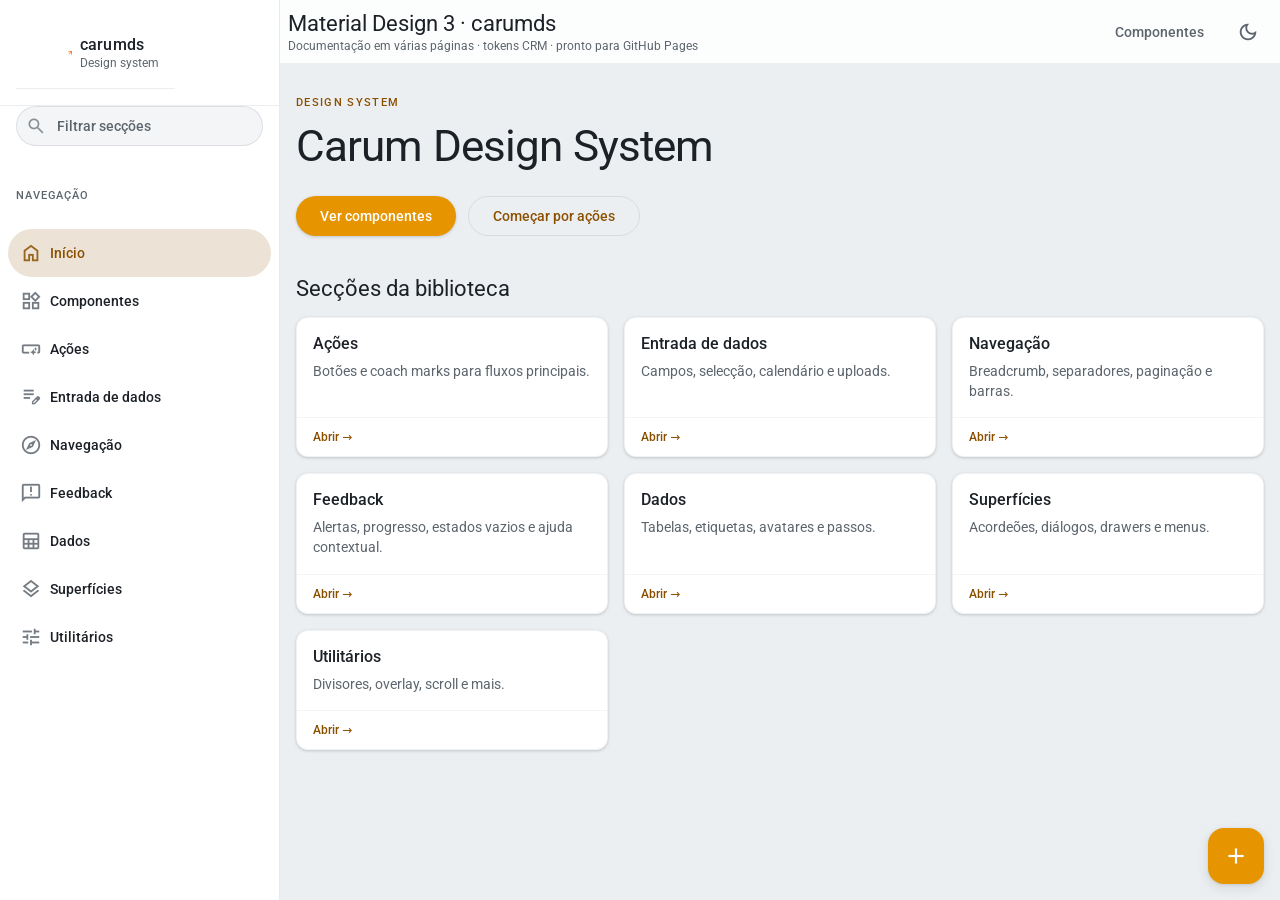
==== commit d213f0fc: "Refactor navigation brand section in index.html" ====
--- a/index.html
+++ b/index.html
@@ -34,7 +34,19 @@
 
       <nav class="md-nav" aria-label="Documentação">
         <div class="md-nav__brand">
- <img src={CRMBonuslogo.svg} alt="CRM Bonus" />
+<div class="md-nav__brand">
+  <img
+    class="md-nav__brand-logo"
+    src="img/CRMBonuslogo.svg"
+    alt="CRM Bonus"
+    width="40"
+    height="40"
+  />
+  <div class="md-nav__brand-text">
+    <p class="md-nav__title">carumds</p>
+    <p class="md-nav__subtitle">Design system</p>
+  </div>
+</div>
         </div>
         <div class="md-nav__search">
           <div class="md-nav__search-wrap">
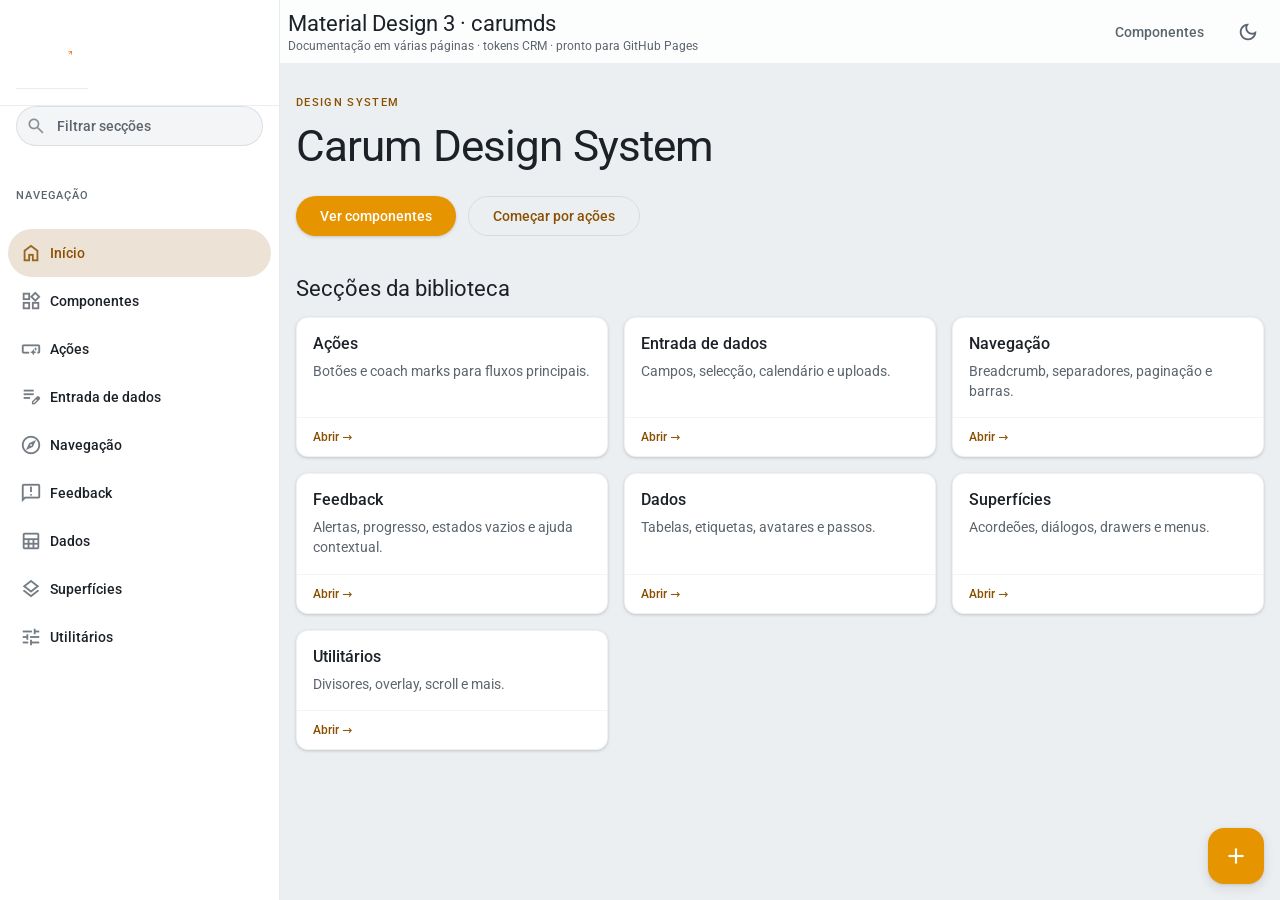
==== commit 8a4f3078: "Update index.html" ====
--- a/index.html
+++ b/index.html
@@ -42,10 +42,7 @@
     width="40"
     height="40"
   />
-  <div class="md-nav__brand-text">
-    <p class="md-nav__title">carumds</p>
-    <p class="md-nav__subtitle">Design system</p>
-  </div>
+
 </div>
         </div>
         <div class="md-nav__search">
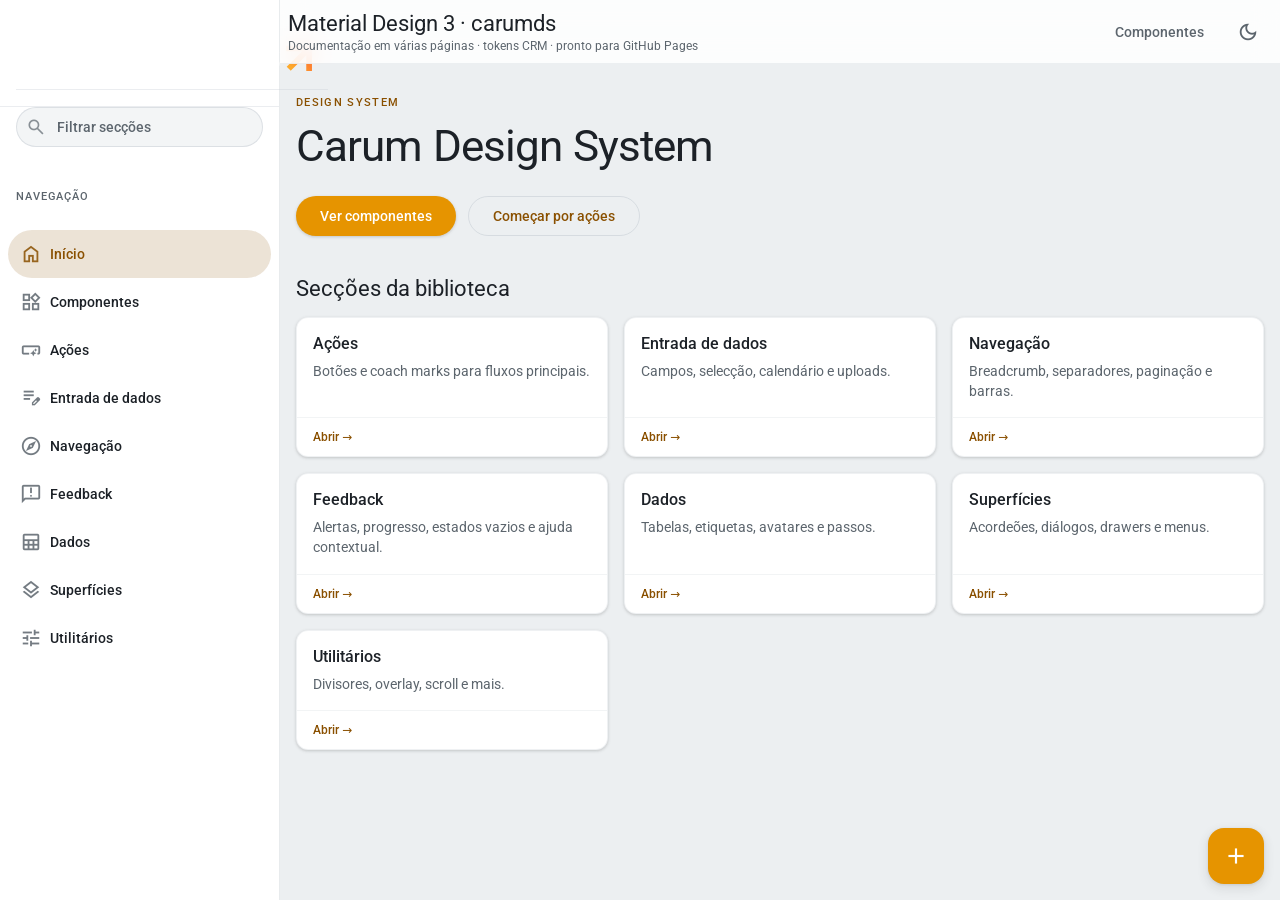
==== commit 5ac1f554: "Update index.html" ====
--- a/index.html
+++ b/index.html
@@ -39,8 +39,8 @@
     class="md-nav__brand-logo"
     src="img/CRMBonuslogo.svg"
     alt="CRM Bonus"
-    width="40"
-    height="40"
+    width="280px"
+    height="auto"
   />
 
 </div>
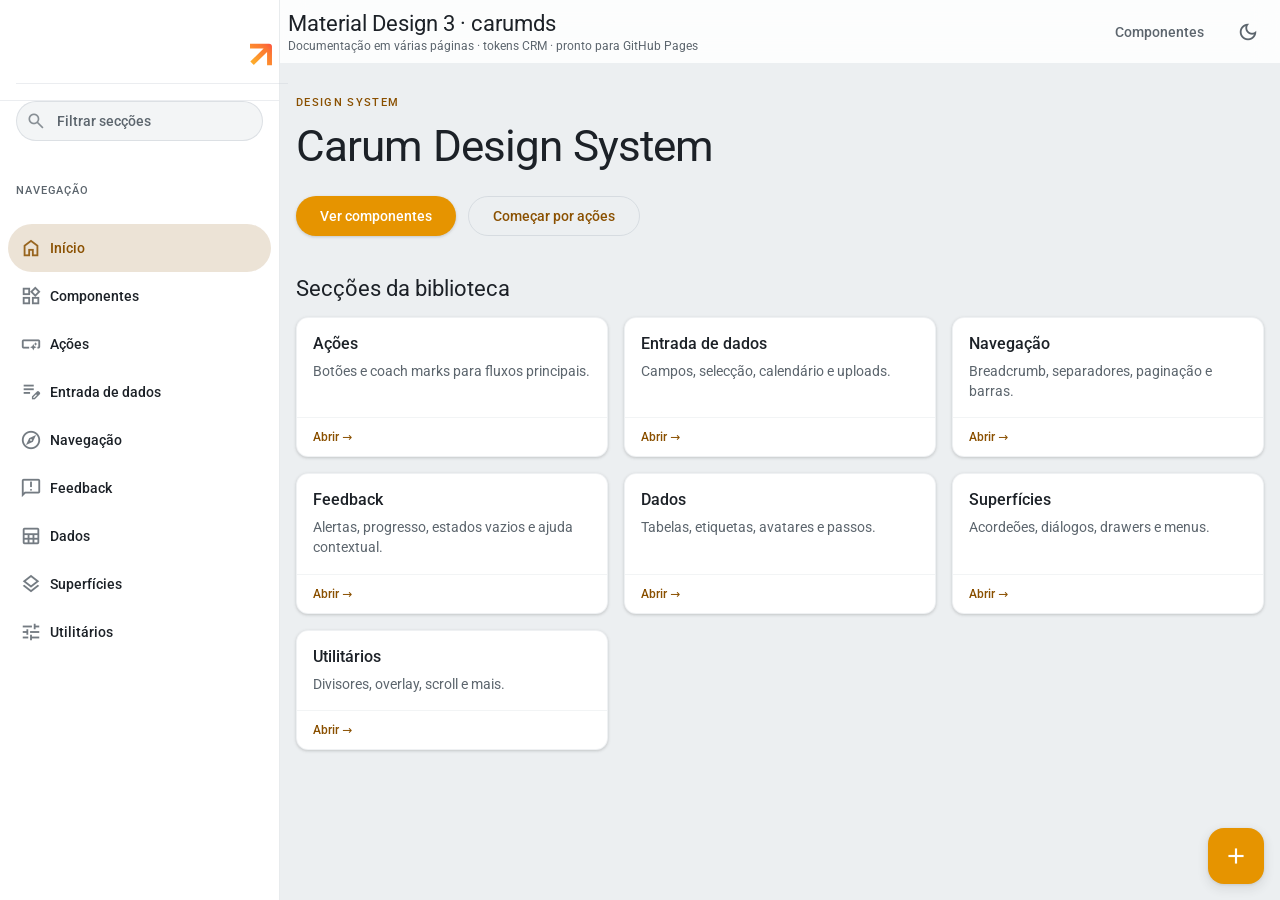
==== commit b2edfef4: "Update index.html" ====
--- a/index.html
+++ b/index.html
@@ -39,7 +39,7 @@
     class="md-nav__brand-logo"
     src="img/CRMBonuslogo.svg"
     alt="CRM Bonus"
-    width="280px"
+    width="240px"
     height="auto"
   />
 
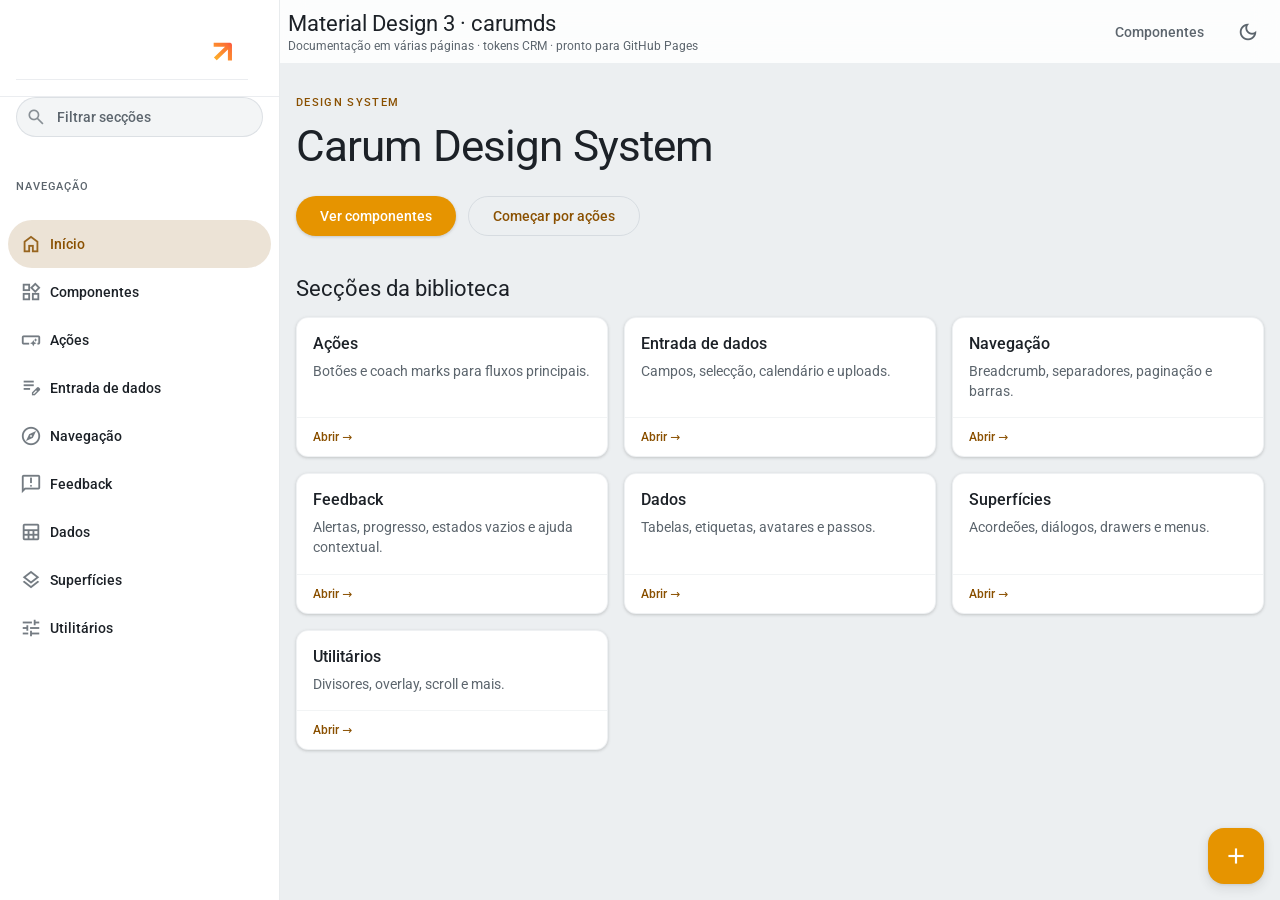
==== commit ddbd1417: "Update index.html" ====
--- a/index.html
+++ b/index.html
@@ -39,7 +39,7 @@
     class="md-nav__brand-logo"
     src="img/CRMBonuslogo.svg"
     alt="CRM Bonus"
-    width="240px"
+    width="200px"
     height="auto"
   />
 
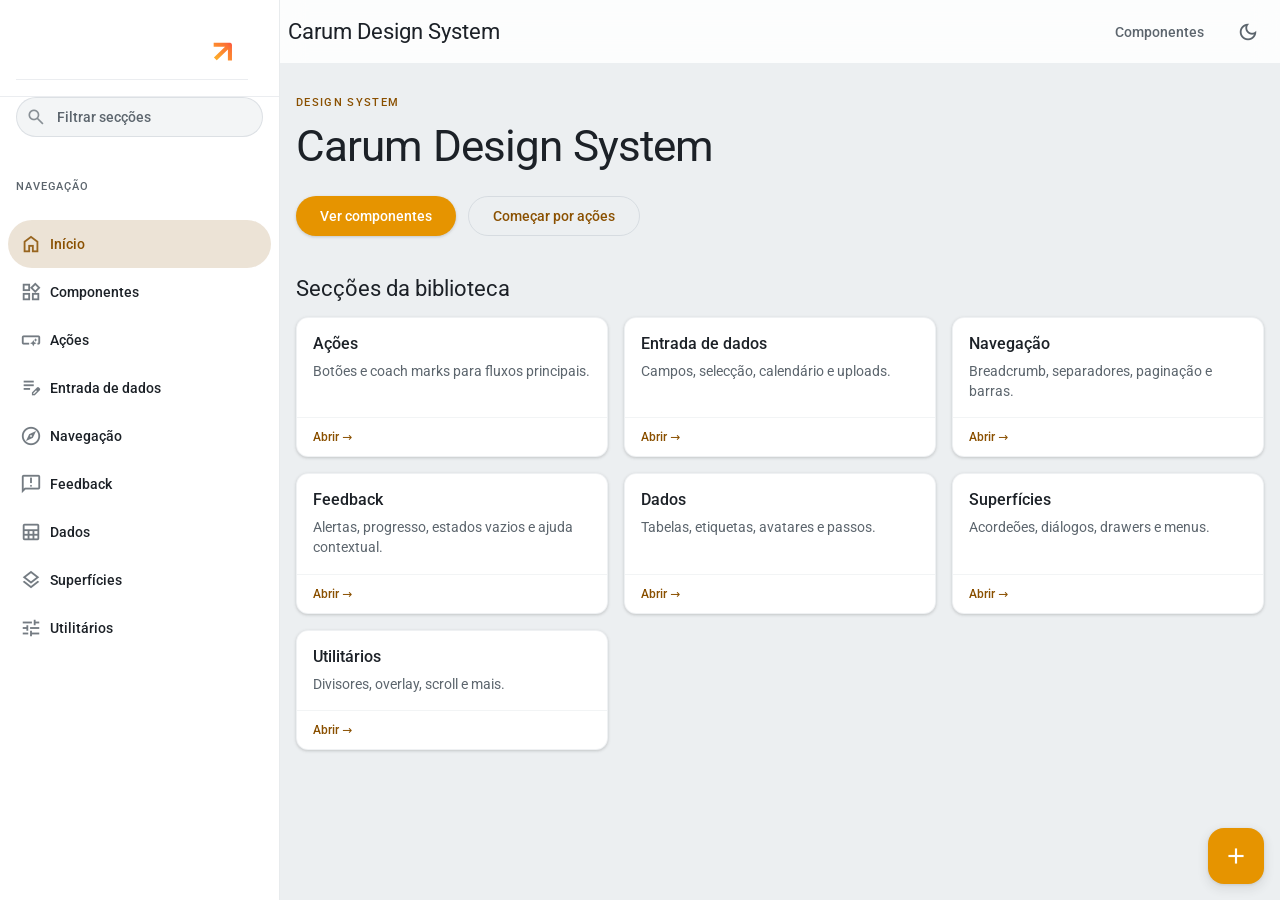
==== commit 816e4464: "Update index.html" ====
--- a/index.html
+++ b/index.html
@@ -113,8 +113,7 @@
             <span class="ms">menu</span>
           </button>
           <div class="md-top-bar__heading">
-            <h1>Material Design 3 · carumds</h1>
-            <p>Documentação em várias páginas · tokens CRM · pronto para GitHub Pages</p>
+            <h1>Carum Design System</h1>
           </div>
           <nav class="md-top-bar__nav" aria-label="Atalhos">
             <a href="library/index.html">Componentes</a>
